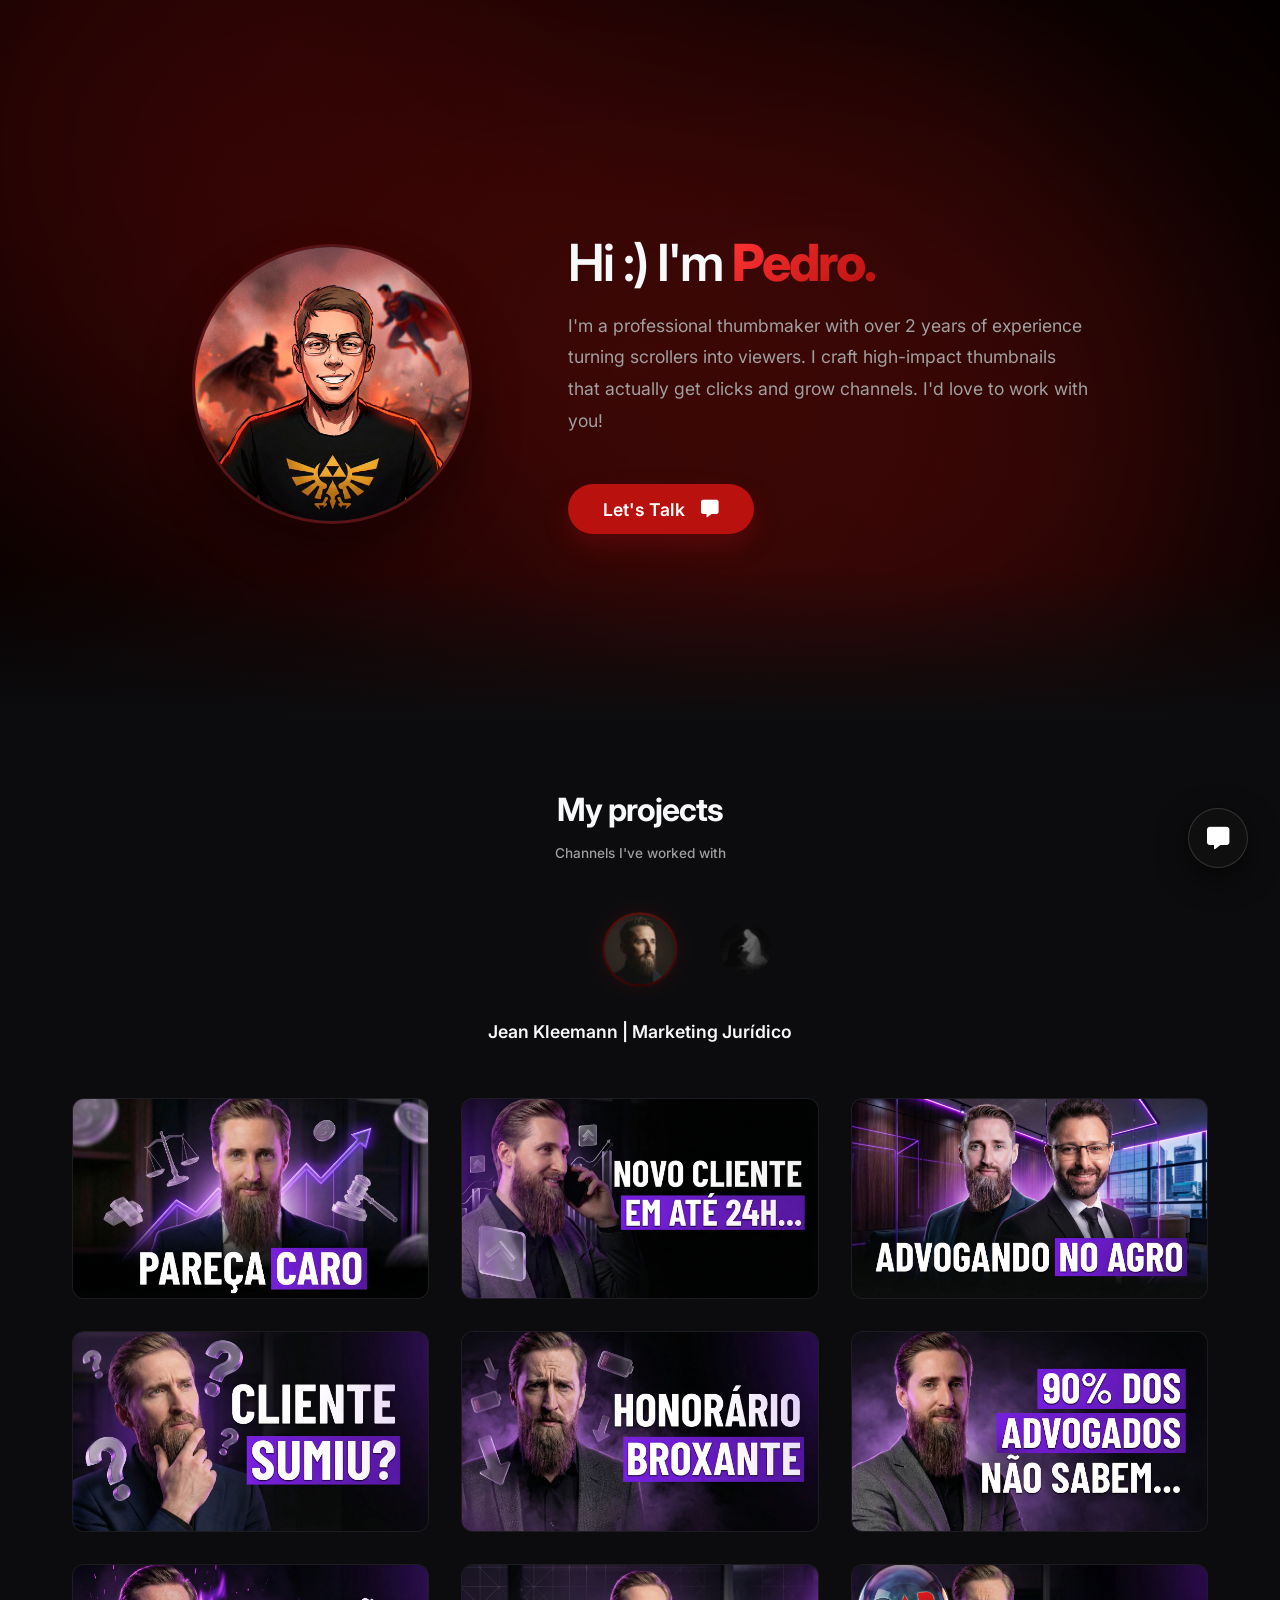
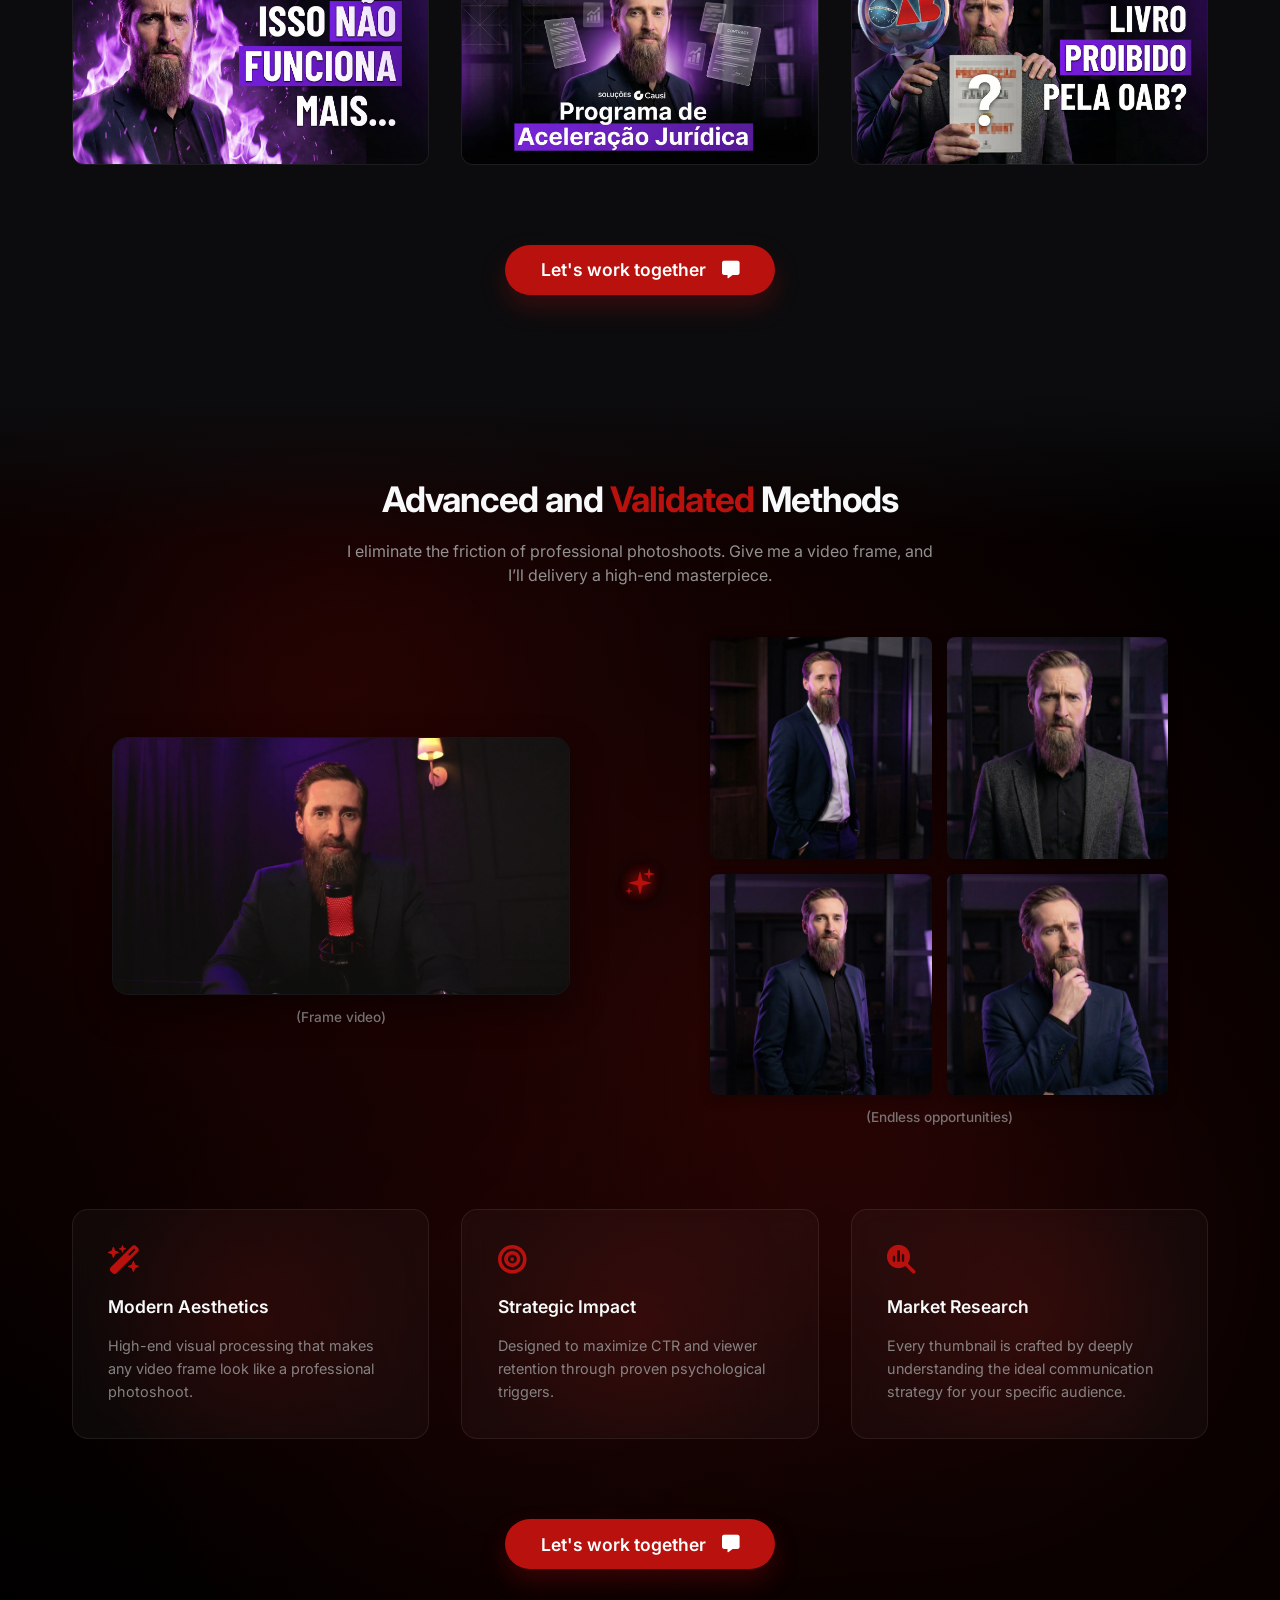
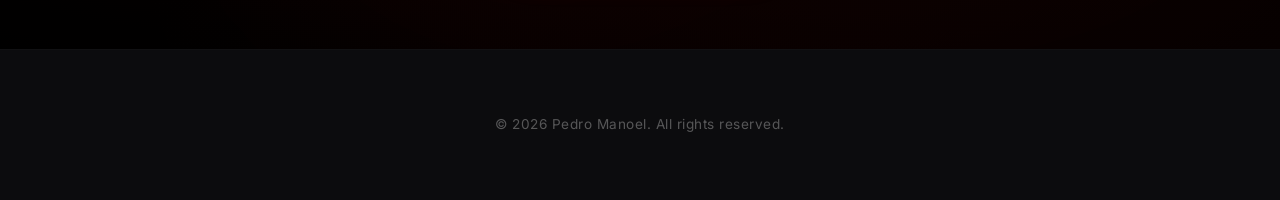
==== index.html @ c9d602b3 "ajuste responsividade" ====
<!DOCTYPE html>
<html lang="pt-br">

<head>
    <meta charset="UTF-8">
    <meta name="viewport" content="width=device-width, initial-scale=1.0">
    <title>Thumbnail Portfolio | Pedro</title>
    <link rel="icon" type="image/png" href="images/favicon pedro.png">
    <link rel="stylesheet" href="style.css">
    <link rel="preconnect" href="https://fonts.googleapis.com">
    <link rel="preconnect" href="https://fonts.gstatic.com" crossorigin>
    <link href="https://fonts.googleapis.com/css2?family=Inter:wght@300;400;500;600;700&display=swap" rel="stylesheet">
    <!-- Font Awesome 6 -->
    <link rel="stylesheet" href="https://cdnjs.cloudflare.com/ajax/libs/font-awesome/6.5.1/css/all.min.css">
</head>

<body>
    <main>
        <!-- Hero Section -->
        <section class="hero" id="home">
            <div class="aurora-bg">
                <div class="aurora-gradients"></div>
                <div class="aurora-blobs">
                    <div class="blob blob-1"></div>
                    <div class="blob blob-2"></div>
                    <div class="blob blob-3"></div>
                    <div class="blob blob-4"></div>
                </div>
                <div class="aurora-stars" id="auroraStars"></div>
            </div>
            <div class="container hero-container">
                <div class="hero-image">
                    <div class="profile-frame">
                        <img src="images/profile draw.jpg" alt="Pedro">
                    </div>
                </div>
                <div class="hero-content">
                    <h1>Hi :) I'm <span class="accent">Pedro.</span></h1>
                    <p>I'm a professional thumbmaker with over 2 years of experience turning scrollers into viewers. I
                        craft high-impact thumbnails that actually get clicks and grow channels. I'd love to work with
                        you!</p>

                    <!-- Speed Dial Contact -->
                    <div class="speed-dial-container">
                        <button class="main-dial-btn" id="mainDial">
                            <span>Let's Talk</span>
                            <i class="fa-solid fa-message btn-icon"></i>
                        </button>
                        <div class="dial-options">
                            <button class="dial-btn" id="copyEmail" title="Copy Email">
                                <i class="fa-solid fa-envelope"></i>
                                <span class="tooltip" id="emailTooltip">Copied!</span>
                            </button>
                            <a href="https://x.com/pedro4thumbs" target="_blank" class="dial-btn" title="X / Twitter">
                                <i class="fa-brands fa-x-twitter"></i>
                            </a>
                            <button class="dial-btn" id="copyDiscord" title="Copy Discord ID">
                                <i class="fa-brands fa-discord"></i>
                                <span class="tooltip" id="discordTooltip">Copied!</span>
                            </button>
                        </div>
                    </div>
                </div>
            </div>
        </section>

        <!-- Projects Section -->
        <section class="projects" id="projects">
            <div class="container">
                <h2>My projects</h2>
                <p class="projects-subtitle">Channels I've worked with</p>

                <!-- Project Tabs Navigation -->
                <div class="projects-tabs-center-wrapper">
                    <div class="projects-tabs" id="projectsTabs">
                        <button class="tab-btn active" data-target="jean"
                            data-name="Jean Kleemann | Marketing Jurídico">
                            <img src="images/logo-jean.jpg" alt="Jean Kleemann Logo">
                        </button>
                        <button class="tab-btn" data-target="jesus" data-name="follow Jesus">
                            <img src="images/logo-jesus.webp" alt="Jesus Logo">
                        </button>
                    </div>
                </div>
                <div class="active-channel-name" id="activeChannelName">Jean Kleemann | Marketing Jurídico</div>

                <!-- Portfolio Grids -->
                <div id="jean" class="portfolio-grid active-grid">
                    <div class="project-item">
                        <img src="images/pareca-caro.webp" alt="Pareça Caro">
                    </div>
                    <div class="project-item">
                        <img src="images/novo-cliente-24h.webp" alt="Novo Cliente 24h">
                    </div>
                    <div class="project-item">
                        <img src="images/advogando-agro.webp" alt="Advogando no Agro">
                    </div>
                    <div class="project-item">
                        <img src="images/cliente-sumiu.webp" alt="Cliente Sumiu">
                    </div>
                    <div class="project-item">
                        <img src="images/honorário-broxante.webp" alt="Honorário Broxante">
                    </div>
                    <div class="project-item">
                        <img src="images/90-dos-advogados.webp" alt="90 dos advogados">
                    </div>
                    <div class="project-item">
                        <img src="images/isso-não-funciona-mais.webp" alt="Isso não funciona mais">
                    </div>
                    <div class="project-item">
                        <img src="images/programa-aceleração-jurídica.webp" alt="Programa Aceleração Jurídica">
                    </div>
                    <div class="project-item">
                        <img src="images/livro-proibido.webp" alt="Livro Proibido">
                    </div>
                </div>

                <div id="jesus" class="portfolio-grid hidden-grid">
                    <div class="project-item">
                        <img src="images/jesus-thumb1.webp" alt="Projeto Jesus 1">
                    </div>
                    <div class="project-item">
                        <img src="images/jesus-thumb2.webp" alt="Projeto Jesus 2">
                    </div>
                </div>

                <!-- Portfolio CTA -->
                <div class="section-cta">
                    <div class="speed-dial-container">
                        <button class="main-dial-btn" id="portfolioDial">
                            <span>Let's work together</span>
                            <i class="fa-solid fa-message btn-icon"></i>
                        </button>
                        <div class="dial-options">
                            <button class="dial-btn" id="portfolioCopyEmail" title="Copy Email">
                                <i class="fa-solid fa-envelope"></i>
                                <span class="tooltip" id="portfolioEmailTooltip">Copied!</span>
                            </button>
                            <a href="https://x.com/pedro4thumbs" target="_blank" class="dial-btn" title="X / Twitter">
                                <i class="fa-brands fa-x-twitter"></i>
                            </a>
                            <button class="dial-btn" id="portfolioCopyDiscord" title="Copy Discord ID">
                                <i class="fa-brands fa-discord"></i>
                                <span class="tooltip" id="portfolioDiscordTooltip">Copied!</span>
                            </button>
                        </div>
                    </div>
                </div>
            </div>
        </section>

        <!-- Methods Section -->
        <section id="methods" class="methods">
            <div class="aurora-bg">
                <div class="aurora-gradients"></div>
                <div class="aurora-blobs">
                    <div class="blob-small b-small-1"></div>
                    <div class="blob-small b-small-2"></div>
                    <div class="blob-small b-small-3"></div>
                    <div class="blob-small b-small-4"></div>
                </div>
            </div>
            <div class="container">
                <div class="methods-header">
                    <h2>Advanced and <span class="accent-red">Validated</span> Methods</h2>
                    <p class="methods-subtitle">I eliminate the friction of professional photoshoots. Give me a video
                        frame, and I’ll delivery a high-end masterpiece.</p>
                </div>

                <div class="methods-layout">
                    <!-- Left: Source -->
                    <div class="methods-block methods-left">
                        <div class="image-wrapper source-wrapper">
                            <img src="images/frame-video.webp" alt="Frame video">
                        </div>
                        <span class="caption">(Frame video)</span>
                    </div>

                    <!-- Center: Connector -->
                    <div class="methods-connector">
                        <div class="ai-icon">
                            <svg class="sparkle-svg" viewBox="0 0 24 24" fill="currentColor">
                                <path d="M12 0L14.5 9.5L24 12L14.5 14.5L12 24L9.5 14.5L0 12L9.5 9.5L12 0Z" />
                            </svg>
                            <svg class="sparkle-svg small" viewBox="0 0 24 24" fill="currentColor">
                                <path d="M12 0L14.5 9.5L24 12L14.5 14.5L12 24L9.5 14.5L0 12L9.5 9.5L12 0Z" />
                            </svg>
                            <svg class="sparkle-svg smaller" viewBox="0 0 24 24" fill="currentColor">
                                <path d="M12 0L14.5 9.5L24 12L14.5 14.5L12 24L9.5 14.5L0 12L9.5 9.5L12 0Z" />
                            </svg>
                        </div>
                    </div>

                    <!-- Right: Results -->
                    <div class="methods-block methods-right">
                        <div class="results-grid">
                            <img src="images/pro-photo1.webp" alt="Result 1">
                            <img src="images/pro-photo2.webp" alt="Result 2">
                            <img src="images/pro-photo3.webp" alt="Result 3">
                            <img src="images/pro-photo4.webp" alt="Result 4">
                        </div>
                        <span class="caption">(Endless opportunities)</span>
                    </div>
                </div>

                <div class="methods-features">
                    <div class="feature-box">
                        <div class="box-glow"></div>
                        <i class="fa-solid fa-wand-magic-sparkles feature-icon"></i>
                        <h3>Modern Aesthetics</h3>
                        <p>High-end visual processing that makes any video frame look like a professional photoshoot.
                        </p>
                    </div>
                    <div class="feature-box">
                        <div class="box-glow"></div>
                        <i class="fa-solid fa-bullseye feature-icon"></i>
                        <h3>Strategic Impact</h3>
                        <p>Designed to maximize CTR and viewer retention through proven psychological triggers.</p>
                    </div>
                    <div class="feature-box">
                        <div class="box-glow"></div>
                        <i class="fa-solid fa-magnifying-glass-chart feature-icon"></i>
                        <h3>Market Research</h3>
                        <p>Every thumbnail is crafted by deeply understanding the ideal communication strategy for your
                            specific audience.</p>
                    </div>
                </div>

                <!-- Methods CTA -->
                <div class="section-cta">
                    <div class="speed-dial-container">
                        <button class="main-dial-btn" id="methodsDial">
                            <span>Let's work together</span>
                            <i class="fa-solid fa-message btn-icon"></i>
                        </button>
                        <div class="dial-options">
                            <button class="dial-btn" id="methodsCopyEmail" title="Copy Email">
                                <i class="fa-solid fa-envelope"></i>
                                <span class="tooltip" id="methodsEmailTooltip">Copied!</span>
                            </button>
                            <a href="https://x.com/pedro4thumbs" target="_blank" class="dial-btn" title="X / Twitter">
                                <i class="fa-brands fa-x-twitter"></i>
                            </a>
                            <button class="dial-btn" id="methodsCopyDiscord" title="Copy Discord ID">
                                <i class="fa-brands fa-discord"></i>
                                <span class="tooltip" id="methodsDiscordTooltip">Copied!</span>
                            </button>
                        </div>
                    </div>
                </div>
            </div>
        </section>
    </main>
    <footer class="footer">
        <p>&copy; 2026 Pedro Manoel. All rights reserved.</p>
    </footer>

    <!-- Floating Action Menu (FAM) - Root Level -->
    <div class="fam-container" id="famContainer">
        <div class="fam-options">
            <button class="fam-btn" id="famCopyEmail" title="Copy Email">
                <i class="fa-solid fa-envelope"></i>
                <span class="tooltip" id="famEmailTooltip">Copied!</span>
            </button>
            <a href="https://x.com/pedro4thumbs" target="_blank" class="fam-btn" title="X / Twitter">
                <i class="fa-brands fa-x-twitter"></i>
            </a>
            <button class="fam-btn" id="famCopyDiscord" title="Copy Discord ID">
                <i class="fa-brands fa-discord"></i>
                <span class="tooltip" id="famDiscordTooltip">Copied!</span>
            </button>
        </div>
        <button class="fam-main-btn" id="famMainBtn" title="Contact">
            <i class="fa-solid fa-message"></i>
        </button>
    </div>

    <script>
        // --- 1. Utility: Copy to Clipboard ---
        function setupClipboardCopy(btnId, tooltipId, textToCopy) {
            const btn = document.getElementById(btnId);
            const tooltip = document.getElementById(tooltipId);
            if (!btn || !tooltip) return;

            btn.addEventListener('click', (e) => {
                e.stopPropagation();
                navigator.clipboard.writeText(textToCopy).then(() => {
                    btn.classList.add('active-copy');
                    tooltip.classList.add('show');
                    setTimeout(() => {
                        btn.classList.remove('active-copy');
                        tooltip.classList.remove('show');
                    }, 2000);
                });
            });
        }

        // Initialize all copy buttons
        setupClipboardCopy('copyEmail', 'emailTooltip', 'pedromanoelmcr@gmail.com');
        setupClipboardCopy('copyDiscord', 'discordTooltip', 'pedro.7911');
        setupClipboardCopy('portfolioCopyEmail', 'portfolioEmailTooltip', 'pedromanoelmcr@gmail.com');
        setupClipboardCopy('portfolioCopyDiscord', 'portfolioDiscordTooltip', 'pedro.7911');
        setupClipboardCopy('methodsCopyEmail', 'methodsEmailTooltip', 'pedromanoelmcr@gmail.com');
        setupClipboardCopy('methodsCopyDiscord', 'methodsCopyDiscordTooltip', 'pedro.7911');
        setupClipboardCopy('famCopyEmail', 'famEmailTooltip', 'pedromanoelmcr@gmail.com');
        setupClipboardCopy('famCopyDiscord', 'famDiscordTooltip', 'pedro.7911');

        // --- 2. Aurora Stars ---
        function initAuroraStars() {
            const container = document.getElementById('auroraStars');
            if (!container) return;
            container.innerHTML = '';
            for (let i = 0; i < 80; i++) {
                const star = document.createElement('div');
                star.className = 'star';
                star.style.left = `${Math.random() * 100}%`;
                star.style.top = `${Math.random() * 100}%`;
                star.style.setProperty('--delay', `${Math.random() * 10}s`);
                star.style.setProperty('--duration', `${2 + Math.random() * 5}s`);
                star.style.setProperty('--max-opacity', 0.2 + Math.random() * 0.6);
                container.appendChild(star);
            }
        }
        initAuroraStars();

        // --- 3. Project Tabs (Selector) Logic ---
        const projectTabs = document.getElementById('projectsTabs');
        const activeChannelName = document.getElementById('activeChannelName');
        const grids = document.querySelectorAll('.portfolio-grid');

        function centerActiveTab(instant = false) {
            const activeBtn = document.querySelector('.tab-btn.active');
            if (!activeBtn || !projectTabs) return;

            if (instant) projectTabs.style.transition = 'none';
            const containerHalf = projectTabs.parentElement.offsetWidth / 2;
            const btnCenter = activeBtn.offsetLeft + activeBtn.offsetWidth / 2;
            const tx = containerHalf - btnCenter;
            projectTabs.style.transform = `translateX(${tx}px)`;

            if (instant) {
                projectTabs.offsetHeight; // Force reflow
                projectTabs.style.transition = 'transform 0.6s cubic-bezier(0.4, 0, 0.2, 1)';
            }
        }

        // Click Handler (Event Delegation for all tab buttons)
        document.addEventListener('click', (e) => {
            const btn = e.target.closest('.tab-btn');
            if (!btn || btn.classList.contains('active')) return;

            const targetId = btn.getAttribute('data-target');
            const newName = btn.getAttribute('data-name');

            // UI Transitions
            if (activeChannelName) activeChannelName.classList.add('fade-out');
            document.querySelectorAll('.tab-btn').forEach(b => b.classList.remove('active'));
            btn.classList.add('active');

            centerActiveTab();

            setTimeout(() => {
                if (activeChannelName) {
                    activeChannelName.textContent = newName;
                    activeChannelName.classList.remove('fade-out');
                }
            }, 300);

            // Grid Transitions
            grids.forEach(grid => {
                grid.classList.add('hidden-grid');
                grid.classList.remove('active-grid');
            });
            const activeGrid = document.getElementById(targetId);
            if (activeGrid) {
                activeGrid.classList.remove('hidden-grid');
                activeGrid.classList.add('active-grid');
            }
        });

        // --- 4. Speed Dials & FAM ---
        document.querySelectorAll('.speed-dial-container').forEach(container => {
            const mainBtn = container.querySelector('.main-dial-btn');
            if (!mainBtn) return;
            mainBtn.addEventListener('click', (e) => {
                e.stopPropagation();
                document.querySelectorAll('.speed-dial-container').forEach(other => {
                    if (other !== container) other.classList.remove('active');
                });
                container.classList.toggle('active');

                const icon = mainBtn.querySelector('i');
                if (icon) {
                    icon.className = container.classList.contains('active') ?
                        'fa-solid fa-minus btn-icon' : 'fa-solid fa-message btn-icon';
                }
            });
        });

        const famMainBtn = document.getElementById('famMainBtn');
        const famContainer = document.getElementById('famContainer');
        if (famMainBtn) {
            famMainBtn.addEventListener('click', (e) => {
                e.stopPropagation();
                if (famContainer) famContainer.classList.toggle('active');
            });
        }

        // Global Close
        document.addEventListener('click', (e) => {
            document.querySelectorAll('.speed-dial-container').forEach(container => {
                if (!container.contains(e.target)) {
                    container.classList.remove('active');
                    const icon = container.querySelector('.main-dial-btn i');
                    if (icon) icon.className = 'fa-solid fa-message btn-icon';
                }
            });
            if (famContainer && !famContainer.contains(e.target)) {
                famContainer.classList.remove('active');
            }
        });

        // --- 5. Gallery Modal Logic ---
        let currentImages = [];
        let currentIndex = 0;

        document.body.addEventListener('click', (e) => {
            const modal = document.getElementById('gallery-modal');
            const modalImg = document.getElementById('g-modal-img');

            // Image Zoom Click
            if (e.target.tagName === 'IMG' && e.target.closest('.portfolio-grid, .methods-block')) {
                const container = e.target.closest('.portfolio-grid, .results-grid, .image-wrapper');
                if (!container || !modal || !modalImg) return;

                const imgs = Array.from(container.querySelectorAll('img'));
                currentImages = imgs.map(img => img.src);
                currentIndex = currentImages.indexOf(e.target.src);

                modalImg.src = currentImages[currentIndex];
                modal.style.display = 'flex';
                modal.classList.add('g-modal-visible'); // Trigger CSS transitions if any

                const isStandalone = currentImages.length <= 1;
                modal.querySelectorAll('.g-nav-btn').forEach(btn => btn.style.display = isStandalone ? 'none' : 'flex');
            }

            // Navigation & Close
            if (e.target.matches('.g-next')) changeImage(1);
            if (e.target.matches('.g-prev')) changeImage(-1);
            if (e.target.matches('.g-close-modal') || (modal && e.target === modal)) {
                if (modal) {
                    modal.style.display = 'none';
                    modal.classList.remove('g-modal-visible');
                }
            }
        });

        function changeImage(step) {
            const modalImg = document.getElementById('g-modal-img');
            if (!modalImg || currentImages.length <= 1) return;
            currentIndex = (currentIndex + step + currentImages.length) % currentImages.length;
            modalImg.src = currentImages[currentIndex];
        }

        // --- Swipe Gestures for Modal ---
        let touchStartX = 0;
        let touchEndX = 0;

        const modal = document.getElementById('gallery-modal');
        if (modal) {
            modal.addEventListener('touchstart', e => {
                touchStartX = e.changedTouches[0].screenX;
            }, { passive: true });

            modal.addEventListener('touchend', e => {
                touchEndX = e.changedTouches[0].screenX;
                handleSwipe();
            }, { passive: true });
        }

        function handleSwipe() {
            const swipeThreshold = 50;
            if (touchEndX < touchStartX - swipeThreshold) {
                // Swiped Left -> Next Image
                changeImage(1);
            }
            if (touchEndX > touchStartX + swipeThreshold) {
                // Swiped Right -> Previous Image
                changeImage(-1);
            }
        }

        document.addEventListener('keydown', (e) => {
            const modal = document.getElementById('gallery-modal');
            if (modal && (modal.style.display === 'flex' || modal.classList.contains('g-modal-visible'))) {
                if (e.key === 'Escape') {
                    modal.style.display = 'none';
                    modal.classList.remove('g-modal-visible');
                }
                if (currentImages.length > 1) {
                    if (e.key === 'ArrowRight') changeImage(1);
                    if (e.key === 'ArrowLeft') changeImage(-1);
                }
            }
        });

        // --- 6. Final Initialization ---
        window.addEventListener('load', () => {
            centerActiveTab(true);
            // Backup center for dynamic fonts/images
            setTimeout(() => centerActiveTab(true), 200);
        });
        window.addEventListener('resize', () => centerActiveTab(false));
    </script>

    <!-- New Gallery Slider Structure -->
    <div id="gallery-modal" class="g-modal-hidden">
        <span class="g-close-modal">&times;</span>
        <button class="g-nav-btn g-prev">&lt;</button>
        <div class="g-modal-content">
            <img id="g-modal-img" src="" alt="Thumbnail Ampliada">
        </div>
        <button class="g-nav-btn g-next">&gt;</button>
    </div>
</body>

</html>
---- style.css ----
:root {
    /* Color Palette */
    --bg-color: #0c0c0e;
    --card-bg: #16161a;
    --primary-red: #b9110e;
    --hover-red: #a31411;
    --gradient-red: #871715;
    --dark-red: #4a0605;

    /* Text Colors */
    --text-primary: #f8f9fa;
    --text-secondary: #a0a0a0;

    /* Typography - Inter Font */
    --font-main: 'Inter', sans-serif;

    /* Typography Variables - Global Defaults */
    --fs-h1: 3.2rem;
    --fs-h2: 2rem;
    --fs-h3: 0.9rem;
    --fs-body: 1.1rem;

    /* Font Weights */
    --fw-bold: 700;
    --fw-semibold: 600;
    --fw-medium: 500;
    --fw-regular: 400;
    --fw-light: 300;

    /* Animation - Framer Motion Spring Style */
    --transition-smooth: all 0.4s cubic-bezier(0.175, 0.885, 0.32, 1.275);
}

* {
    margin: 0;
    padding: 0;
    box-sizing: border-box;
    -webkit-tap-highlight-color: transparent;
}

body {
    background-color: var(--bg-color);
    color: var(--text-primary);
    font-family: var(--font-main);
    line-height: 1.6;
    overflow-x: hidden;
}

.container {
    max-width: 1200px;
    margin: 0 auto;
    padding: 0 2rem;
}

/* Copy Feedback Utility */
.active-copy {
    background-color: var(--primary-red) !important;
    color: white !important;
    border-color: var(--primary-red) !important;
}

.portfolio-grid img {
    cursor: zoom-in !important;
    transition: transform 0.3s ease !important;
    position: relative;
    z-index: 10;
}

.active-copy i {
    color: white !important;
}

/* ==========================================================================
   Hero Section (Isolated Styles)
   ========================================================================== */
.hero {
    min-height: 80vh;
    display: flex;
    align-items: center;
    justify-content: center;
    padding: 5rem 0 2rem 0;
    position: relative;
    background-color: var(--bg-color);
    overflow: hidden;
    z-index: 1;
}

.hero::after {
    content: '';
    position: absolute;
    bottom: 0;
    left: 0;
    width: 100%;
    height: 150px;
    background: linear-gradient(to top, var(--bg-color) 0%, transparent 100%);
    z-index: 2;
    pointer-events: none;
}

/* Aurora Background Layers */
.aurora-bg {
    position: absolute;
    inset: 0;
    z-index: -1;
    overflow: hidden;
    background: #000;
}

.aurora-gradients {
    position: absolute;
    inset: 0;
    opacity: 0.5;
    background-image:
        radial-gradient(circle at 20% 30%, rgba(185, 17, 14, 0.2) 0%, transparent 70%),
        radial-gradient(circle at 80% 70%, rgba(185, 17, 14, 0.15) 0%, transparent 70%),
        radial-gradient(circle at 50% 50%, rgba(74, 6, 5, 0.4) 0%, transparent 80%);
    animation: aurora-pulse 12s infinite alternate ease-in-out;
}

.aurora-blobs {
    position: absolute;
    inset: 0;
    filter: blur(120px);
    opacity: 0.45;
    mix-blend-mode: screen;
}

.blob {
    position: absolute;
    border-radius: 50%;
}

.blob-1 {
    width: 700px;
    height: 700px;
    top: -200px;
    left: -100px;
    background: rgba(185, 17, 14, 0.4);
    animation: blob-drift-1 35s infinite alternate ease-in-out;
}

.blob-2 {
    width: 800px;
    /* Increased size */
    height: 800px;
    bottom: -100px;
    right: 5%;
    /* Moved more to the center-right */
    background: rgba(135, 23, 21, 0.35);
    animation: blob-drift-2 35s infinite alternate-reverse ease-in-out;
}

.blob-3 {
    width: 700px;
    height: 700px;
    top: 10%;
    right: 5%;
    /* Moved in from the edge */
    background: rgba(185, 17, 14, 0.3);
    animation: blob-drift-3 40s infinite linear;
}

.blob-4 {
    width: 900px;
    height: 900px;
    bottom: -150px;
    left: 10%;
    background: rgba(74, 6, 5, 0.4);
    animation: blob-drift-4 50s infinite alternate ease-in-out;
}

.aurora-stars {
    position: absolute;
    inset: 0;
    pointer-events: none;
    z-index: 1;
}

.star {
    position: absolute;
    width: 2px;
    height: 2px;
    background: #fff;
    border-radius: 50%;
    opacity: 0;
    animation: star-twinkle var(--duration, 3.5s) infinite var(--delay, 0s);
}

@keyframes aurora-pulse {
    0% {
        transform: scale(1) translate(0, 0);
        opacity: 0.4;
    }

    100% {
        transform: scale(1.15) translate(20px, 10px);
        opacity: 0.6;
    }
}

@keyframes blob-drift-1 {
    0% {
        transform: translate(0, 0) rotate(0deg) scale(1);
    }

    100% {
        transform: translate(150px, 100px) rotate(90deg) scale(1.2);
    }
}

@keyframes blob-drift-2 {
    0% {
        transform: translate(0, 0) scale(1);
    }

    100% {
        transform: translate(-100px, -150px) scale(1.3);
    }
}

@keyframes blob-drift-3 {
    0% {
        transform: translate(0, 0) rotate(0deg);
    }

    100% {
        transform: translate(-200px, 200px) rotate(360deg);
    }
}

@keyframes blob-drift-4 {
    0% {
        transform: translate(0, 0) scale(1);
    }

    100% {
        transform: translate(200px, -50px) scale(1.1);
    }
}

@keyframes star-twinkle {

    0%,
    100% {
        opacity: 0;
        transform: scale(0.6);
    }

    50% {
        opacity: var(--max-opacity, 0.8);
        transform: scale(1.1);
    }
}

.hero .hero-container {
    display: flex;
    align-items: center;
    gap: 6rem;
    max-width: 1000px;
    position: relative;
    z-index: 2;
}

.hero .hero-image {
    flex: 0 0 auto;
}

.hero .profile-frame {
    width: 280px;
    height: 280px;
    border-radius: 50%;
    overflow: hidden;
    border: 3px solid rgba(185, 17, 14, 0.4);
    box-shadow: 0 25px 50px rgba(0, 0, 0, 0.4), 0 0 20px rgba(185, 17, 14, 0.1);
    transition: var(--transition-smooth);
    background-color: var(--card-bg);
}

.hero .profile-frame:hover {
    border-color: var(--primary-red);
    transform: scale(1.03) translateY(-5px);
}

.hero .profile-frame img {
    width: 100%;
    height: 100%;
    object-fit: cover;
}

.hero-content {
    flex: 1;
    max-width: 520px;
}

.hero h1 {
    font-size: var(--fs-h1);
    font-weight: var(--fw-semibold);
    margin-bottom: 1.2rem;
    line-height: 1.1;
    letter-spacing: -2px;
}

.hero .accent {
    font-weight: 800;
    /* More vibrant red at the start for contrast, darker red/maroon at the end for "charm" */
    background: linear-gradient(135deg, #ff3333 0%, var(--primary-red) 100%);
    -webkit-background-clip: text;
    background-clip: text;
    -webkit-text-fill-color: transparent;
    display: inline-block;
}

.hero p {
    color: var(--text-secondary);
    font-size: var(--fs-body);
    font-weight: var(--fw-regular);
    margin-bottom: 3rem;
    line-height: 1.8;
}

/* Speed Dial Button System */
.speed-dial-container {
    position: relative;
    display: inline-flex;
    align-items: center;
}

.main-dial-btn {
    background-color: var(--primary-red);
    color: white;
    border: none;
    padding: 0.9rem 2.2rem;
    border-radius: 50px;
    font-family: var(--font-main);
    font-weight: var(--fw-semibold);
    font-size: 1.1rem;
    cursor: pointer;
    display: flex;
    align-items: center;
    gap: 1rem;
    transition: var(--transition-smooth);
    z-index: 10;
    box-shadow: 0 12px 24px rgba(185, 17, 14, 0.25);
    white-space: nowrap;
    overflow: hidden;
}

.main-dial-btn:hover {
    background-color: var(--hover-red);
    box-shadow: 0 18px 30px rgba(185, 17, 14, 0.35);
    transform: translateY(-2px);
}

.dial-options {
    position: absolute;
    left: 100%;
    display: flex;
    gap: 1.2rem;
    margin-left: 1.5rem;
    transition: var(--transition-smooth);
}

.speed-dial-container .dial-options {
    opacity: 0;
    visibility: hidden;
    transform: translateX(-20px);
}

.speed-dial-container.active .dial-options {
    opacity: 1;
    visibility: visible;
    transform: translateX(0);
}

.dial-btn {
    width: 48px;
    height: 48px;
    border-radius: 50%;
    background-color: var(--card-bg);
    color: var(--text-secondary);
    border: 1px solid rgba(255, 255, 255, 0.1);
    display: flex;
    align-items: center;
    justify-content: center;
    cursor: pointer;
    transition: var(--transition-smooth);
    position: relative;
    text-decoration: none;
    padding: 0;
}

.dial-btn:hover {
    background-color: var(--primary-red);
    color: white;
    border-color: var(--primary-red);
    transform: translateY(-5px);
}

.tooltip {
    position: absolute;
    bottom: 125%;
    left: 50%;
    transform: translateX(-50%);
    background-color: var(--primary-red);
    color: white;
    padding: 5px 12px;
    border-radius: 6px;
    font-size: 0.85rem;
    font-weight: var(--fw-medium);
    opacity: 0;
    pointer-events: none;
    transition: var(--transition-smooth);
    white-space: nowrap;
    box-shadow: 0 5px 15px rgba(0, 0, 0, 0.3);
}

.tooltip.show {
    opacity: 1;
    bottom: 140%;
}

/* ==========================================================================
   Projects Section (Restored Styles with Tabs)
   ========================================================================== */
.projects {
    padding: 4rem 0 6rem 0;
    text-align: center;
    background-color: var(--bg-color);
}

.section-cta {
    display: flex;
    justify-content: center;
    margin-top: 5rem;
    width: 100%;
}

/* Adjust Speed Dial for Static Sections (Centered Expansion) */
.section-cta .speed-dial-container {
    position: relative;
    display: flex;
    align-items: center;
    justify-content: center;
    width: auto;
    margin: 0 auto;
    transition: var(--transition-smooth);
}

.section-cta .dial-options {
    position: static;
    opacity: 0;
    visibility: hidden;
    width: 0;
    margin-left: 0;
    transform: translateX(10px);
    transition: all 0.4s cubic-bezier(0.4, 0, 0.2, 1);
    display: flex;
    gap: 1.2rem;
    overflow: hidden;
}

.section-cta .speed-dial-container.active .dial-options {
    opacity: 1;
    visibility: visible;
    width: 200px;
    /* Space for 3 icons + gaps */
    margin-left: 1.8rem;
    transform: translateX(0);
}

.section-cta .main-dial-btn {
    transition: var(--transition-smooth);
}

.projects h2 {
    font-size: var(--fs-h2);
    font-weight: var(--fw-bold);
    margin-bottom: 0.5rem;
    letter-spacing: -1px;
    color: var(--text-primary);
}

.projects-subtitle {
    font-size: 0.85rem;
    color: rgba(255, 255, 255, 0.6);
    margin-bottom: 2rem;
    font-weight: var(--fw-medium);
}

.projects-tabs-center-wrapper {
    position: relative;
    width: 100%;
    overflow: hidden;
    padding: 20px 0;
    margin-bottom: 0.5rem;
}

.projects-tabs {
    display: flex;
    justify-content: flex-start;
    /* Origin for reliable JS transform */
    gap: 2.5rem;
    transition: transform 0.6s cubic-bezier(0.4, 0, 0.2, 1);
    width: max-content;
    margin: 0;
    padding: 0 50%;
    /* Allow first/last items to reach center */
}

.tab-btn {
    width: 65px;
    height: 65px;
    padding: 0;
    background: transparent;
    border: none;
    border-radius: 50%;
    cursor: pointer;
    transition: all 0.5s cubic-bezier(0.4, 0, 0.2, 1);
    flex-shrink: 0;
    display: flex;
    align-items: center;
    justify-content: center;
    opacity: 0.4;
    filter: grayscale(1);
    transform: scale(0.85);
    position: relative;
    overflow: hidden;
}

.tab-btn::before {
    content: '';
    position: absolute;
    inset: -50%;
    background: conic-gradient(from 0deg, var(--gradient-red), var(--dark-red), var(--gradient-red));
    animation: rotate-border 4s linear infinite;
    z-index: 0;
    opacity: 0;
    transition: opacity 0.3s;
    filter: brightness(0.7);
}

.tab-btn img {
    width: calc(100% - 4px);
    height: calc(100% - 4px);
    border-radius: 50%;
    object-fit: cover;
    z-index: 1;
    background: var(--bg-color);
    /* Prevents edge flickering */
}

.tab-btn.active {
    opacity: 1;
    filter: grayscale(0);
    transform: scale(1.15);
    box-shadow: 0 0 15px rgba(135, 23, 21, 0.2);
}

.tab-btn.active::before {
    opacity: 1;
}

@keyframes rotate-border {
    0% {
        transform: rotate(0deg);
    }

    100% {
        transform: rotate(360deg);
    }
}

.active-channel-name {
    font-size: 1.1rem;
    font-weight: 600;
    color: var(--text-primary);
    margin-top: 1rem;
    margin-bottom: 3.5rem;
    transition: opacity 0.3s ease;
    opacity: 1;
    height: 1.5rem;
}

.active-channel-name.fade-out {
    opacity: 0;
}

@keyframes pulse-glow {
    0% {
        box-shadow: 0 0 0 0 rgba(185, 17, 14, 0.4);
    }

    70% {
        box-shadow: 0 0 0 10px rgba(185, 17, 14, 0);
    }

    100% {
        box-shadow: 0 0 0 0 rgba(185, 17, 14, 0);
    }
}

/* Portfolio Grids */
.portfolio-grid {
    display: grid;
    grid-template-columns: repeat(3, 1fr);
    gap: 2rem;
}

.hidden-grid {
    display: none;
}

.project-item {
    border-radius: 12px;
    overflow: hidden;
    aspect-ratio: 16 / 9;
    background-color: var(--card-bg);
    transition: var(--transition-smooth);
    border: 1px solid rgba(255, 255, 255, 0.03);
    cursor: zoom-in;
}

.project-item img {
    width: 100%;
    height: 100%;
    object-fit: cover;
    transition: transform 0.3s;
    cursor: zoom-in;
}

.project-item:hover {
    transform: scale(1.02);
    border-color: rgba(185, 17, 14, 0.3);
    box-shadow: 0 20px 40px rgba(0, 0, 0, 0.4);
}

/* ==========================================================================
   Gallery Slider (Lightbox) - Robust Rebuild
   ========================================================================== */
#gallery-modal {
    position: fixed;
    inset: 0;
    z-index: 1000000;
    display: none;
    align-items: center;
    justify-content: center;
    background: rgba(0, 0, 0, 0.9);
    backdrop-filter: blur(10px);
    -webkit-backdrop-filter: blur(10px);
    transition: opacity 0.3s ease-out;
}

#gallery-modal.g-modal-visible {
    opacity: 1;
    pointer-events: auto;
}

.g-modal-content {
    max-width: 85%;
    max-height: 85vh;
    display: flex;
    align-items: center;
    justify-content: center;
}

#g-modal-img {
    max-width: 100%;
    max-height: 100%;
    object-fit: contain;
    border-radius: 8px;
    box-shadow: 0 0 30px rgba(185, 17, 14, 0.2);
    transform: scale(0.9);
    transition: transform 0.3s cubic-bezier(0.175, 0.885, 0.32, 1.275);
}

.g-modal-visible #g-modal-img {
    transform: scale(1);
}

.g-nav-btn {
    position: absolute;
    top: 50%;
    transform: translateY(-50%);
    font-size: 3rem;
    color: white;
    background: none;
    border: none;
    cursor: pointer;
    padding: 20px;
    z-index: 1000001;
    transition: var(--transition-smooth);
}

.g-nav-btn:hover {
    color: var(--primary-red);
    transform: translateY(-50%) scale(1.1);
}

.g-prev {
    left: 20px;
}

.g-next {
    right: 20px;
}

.g-close-modal {
    position: absolute;
    top: 20px;
    right: 30px;
    font-size: 3rem;
    color: rgba(255, 255, 255, 0.7);
    cursor: pointer;
    z-index: 1000002;
    transition: var(--transition-smooth);
}

.g-close-modal:hover {
    color: white;
    transform: scale(1.1);
}

@media (max-width: 768px) {
    .g-nav-btn {
        font-size: 1.5rem;
        padding: 5px;
        color: rgba(255, 255, 255, 0.8);
        background: rgba(0, 0, 0, 0.3);
        border-radius: 50%;
        width: 40px;
        height: 40px;
        display: flex;
        align-items: center;
        justify-content: center;
    }

    .g-prev {
        left: 10px;
    }

    .g-next {
        right: 10px;
    }

    .g-close-modal {
        top: 15px;
        right: 20px;
        font-size: 2rem;
    }

    .g-modal-content {
        max-width: 95%;
    }
}

/* ==========================================================================
   Floating Action Menu (FAM) - Fixed Refinement
   ========================================================================== */
.fam-container {
    position: fixed;
    bottom: 32px;
    /* bottom-8 equivalent */
    right: 32px;
    /* right-8 equivalent */
    z-index: 9999;
    display: flex;
    flex-direction: column;
    align-items: center;
}

.fam-main-btn {
    width: 60px;
    height: 60px;
    border-radius: 50%;
    background: rgba(17, 17, 17, 0.85);
    backdrop-filter: blur(12px);
    -webkit-backdrop-filter: blur(12px);
    border: 1px solid rgba(255, 255, 255, 0.15);
    color: white;
    display: flex;
    align-items: center;
    justify-content: center;
    cursor: pointer;
    box-shadow: 0 10px 30px rgba(0, 0, 0, 0.6);
    transition: all 0.4s cubic-bezier(0.175, 0.885, 0.32, 1.275);
    z-index: 10;
}

.fam-main-btn i {
    font-size: 1.4rem;
    transition: transform 0.4s cubic-bezier(0.175, 0.885, 0.32, 1.275);
}

.fam-container.active .fam-main-btn {
    background: var(--primary-red);
    transform: scale(0.9);
}

.fam-container.active .fam-main-btn i {
    transform: scale(1.1);
}

.fam-options {
    position: absolute;
    bottom: 75px;
    /* Sits above the 60px main button */
    right: 5px;
    /* Slight alignment adjustment */
    display: flex;
    flex-direction: column;
    gap: 1rem;
    opacity: 0;
    visibility: hidden;
    pointer-events: none;
    transform: translateY(15px);
    /* From bottom to top effect */
    transition: all 0.4s cubic-bezier(0.175, 0.885, 0.32, 1.275);
}

.fam-container.active .fam-options {
    opacity: 1;
    visibility: visible;
    pointer-events: auto;
    transform: translateY(0);
}

.fam-btn {
    width: 50px;
    height: 50px;
    border-radius: 50%;
    background: rgba(22, 22, 26, 0.95);
    backdrop-filter: blur(10px);
    -webkit-backdrop-filter: blur(10px);
    border: 1px solid rgba(255, 255, 255, 0.1);
    color: var(--text-secondary);
    display: flex;
    align-items: center;
    justify-content: center;
    cursor: pointer;
    transition: var(--transition-smooth);
    text-decoration: none;
    box-shadow: 0 5px 15px rgba(0, 0, 0, 0.4);
}

.fam-btn:hover {
    background: var(--primary-red);
    color: white;
    transform: scale(1.1);
}

/* Staggered Entrance */
.fam-options .fam-btn:nth-child(1) {
    transition-delay: 0.15s;
}

.fam-options .fam-btn:nth-child(2) {
    transition-delay: 0.1s;
}

.fam-options .fam-btn:nth-child(3) {
    transition-delay: 0.05s;
}

/* Closest to button opens first but logic-wise delay is small */


/* ==========================================================================
   Gallery Slider (Lightbox) - Global
   ========================================================================== */
#gallery-modal {
    position: fixed;
    inset: 0;
    z-index: 1000000;
    display: none;
    align-items: center;
    justify-content: center;
    background: rgba(0, 0, 0, 0.95);
    backdrop-filter: blur(15px);
    -webkit-backdrop-filter: blur(15px);
    transition: opacity 0.3s ease-out;
}

#gallery-modal.g-modal-visible {
    opacity: 1;
    pointer-events: auto;
}

.g-modal-content {
    width: 90%;
    height: 90%;
    display: flex;
    align-items: center;
    justify-content: center;
}

#g-modal-img {
    max-width: 90vw;
    max-height: 90vh;
    object-fit: contain !important;
    border-radius: 4px;
    box-shadow: 0 0 40px rgba(0, 0, 0, 0.5);
    transform: scale(0.95);
    transition: transform 0.4s cubic-bezier(0.165, 0.84, 0.44, 1);
}

.g-modal-visible #g-modal-img {
    transform: scale(1);
}

.g-nav-btn {
    position: absolute;
    top: 50%;
    transform: translateY(-50%);
    font-size: 3.5rem;
    color: rgba(255, 255, 255, 0.4);
    background: none;
    border: none;
    cursor: pointer;
    padding: 30px;
    z-index: 1000001;
    transition: all 0.3s ease;
}

.g-nav-btn:hover {
    color: white;
    transform: translateY(-50%) scale(1.1);
}

.g-prev {
    left: 20px;
}

.g-next {
    right: 20px;
}

.g-close-modal {
    position: absolute;
    top: 25px;
    right: 35px;
    font-size: 3.5rem;
    color: rgba(255, 255, 255, 0.4);
    cursor: pointer;
    z-index: 1000002;
    transition: all 0.3s ease;
}

.g-close-modal:hover {
    color: white;
    transform: scale(1.1);
}

/* ==========================================================================
   Responsiveness & Mobile Morphing
   ========================================================================== */
@media (max-width: 1024px) {
    .hero .hero-container {
        gap: 4rem;
        max-width: 900px;
    }

    .hero .profile-frame {
        width: 240px;
        height: 240px;
    }

    .hero h1 {
        font-size: 2.8rem;
    }
}

@media (max-width: 768px) {
    .hero {
        padding: 4rem 0 7rem 0;
        /* Increased bottom padding for expansion space (approx 100px extra) */
        min-height: auto;
    }

    .hero .hero-container {
        flex-direction: column;
        text-align: center;
        gap: 3rem;
    }

    .hero-content {
        display: flex;
        flex-direction: column;
        align-items: center;
    }

    .hero p {
        margin-bottom: 2.5rem;
    }

    .portfolio-grid {
        grid-template-columns: repeat(2, 1fr);
        gap: 1.5rem;
    }

    /* Tabs Mobile Centering Handled by JS */
    .projects-tabs {
        justify-content: center;
        gap: 1.5rem;
        /* Slightly smaller gap for mobile */
        padding-bottom: 0;
        overflow: visible;
    }

    .tab-btn {
        flex: 0 0 auto;
        width: 55px;
        height: 55px;
    }

    .active-channel-name {
        font-size: 1rem;
        margin-bottom: 2.5rem;
    }

    .close-modal {
        top: 20px;
        right: 20px;
        font-size: 35px;
    }

    /* Morphing Speed Dial Logic */
    .speed-dial-container {
        flex-direction: column;
        gap: 1.5rem;
        overflow: visible !important;
        /* Critical: Prevent sub-button clipping */
    }

    /* Initial state on mobile */
    .main-dial-btn {
        width: auto;
        height: auto;
        padding: 0.8rem 2rem;
        border-radius: 50px;
    }

    .main-dial-btn span {
        display: inline-block;
        transition: opacity 0.3s;
    }



    /* Active/Morphed state */
    .speed-dial-container.active .main-dial-btn {
        width: 48px;
        height: 48px;
        padding: 0;
        border-radius: 50%;
        justify-content: center;
        background-color: var(--dark-red);
        /* Visual feedback for active state */
    }

    .speed-dial-container.active .main-dial-btn span {
        display: none;
    }

    .speed-dial-container.active .main-dial-btn i {
        transform: none;
        /* Remove rotation to keep '-' straight */
        margin: 0;
    }

    .dial-options {
        position: relative;
        left: auto;
        margin-left: 0;
        margin-top: 1.5rem;
        flex-direction: row;
        /* Horizontal spread to avoid overflow */
        gap: 1rem;
        transform: translateY(20px);
        /* Changed from translateZ to vertical offset */
        transition: var(--transition-smooth);
        height: 0;
        overflow: hidden;
        opacity: 0;
        visibility: hidden;
        /* Let tooltips show */
    }

    .speed-dial-container.active .dial-options {
        height: auto;
        opacity: 1;
        visibility: visible;
        transform: translateY(0);
        height: auto;
    }

    /* Tooltip adjustments for mobile */
    .tooltip {
        left: 50%;
        bottom: 110%;
    }
}

@media (max-width: 600px) {
    .portfolio-grid {
        grid-template-columns: 1fr;
    }

    .hero h1 {
        font-size: 2.4rem;
        letter-spacing: -1px;
    }

    .hero .profile-frame {
        width: 200px;
        height: 200px;
    }

    .dial-options {
        gap: 0.8rem;
    }
}

/* ==========================================================================
   Methods Section (Scale-Corrected)
   ========================================================================== */
.methods {
    padding: 80px 0;
    background-color: var(--bg-color);
    text-align: center;
    position: relative;
    overflow: hidden;
    z-index: 1;
}

.methods::before {
    content: '';
    position: absolute;
    top: 0;
    left: 0;
    width: 100%;
    height: 150px;
    background: linear-gradient(to bottom, var(--bg-color) 0%, transparent 100%);
    z-index: 2;
    pointer-events: none;
}

.methods .aurora-bg {
    opacity: 1;
    /* Reset base opacity to control layers specifically */
}

.methods .aurora-gradients {
    opacity: 0.5;
    /* Match Hero intensity */
}

.methods .aurora-blobs {
    opacity: 0.45;
    /* Match Hero intensity */
    mix-blend-mode: screen;
}

.blob-small {
    position: absolute;
    width: 300px;
    height: 300px;
    border-radius: 50%;
    filter: blur(70px);
    /* More concentrated */
}

.b-small-1 {
    top: 10%;
    left: 15%;
    background: rgba(185, 17, 14, 0.4);
    animation: blob-oscillate 15s infinite alternate ease-in-out;
}

.b-small-2 {
    bottom: 20%;
    right: 15%;
    background: rgba(135, 23, 21, 0.35);
    animation: blob-oscillate 18s infinite alternate-reverse ease-in-out;
}

.b-small-3 {
    top: 40%;
    right: 25%;
    background: rgba(185, 17, 14, 0.3);
    animation: blob-oscillate 20s infinite alternate ease-in-out;
}

.b-small-4 {
    bottom: 10%;
    left: 30%;
    background: rgba(74, 6, 5, 0.4);
    animation: blob-oscillate 22s infinite alternate-reverse ease-in-out;
}

@keyframes blob-oscillate {
    0% {
        transform: translate(0, 0) scale(1);
    }

    100% {
        transform: translate(100px, 50px) scale(1.1);
    }
}

.methods-header {
    margin-bottom: 50px;
    position: relative;
    z-index: 2;
}

.methods h2 {
    font-size: 2.2rem;
    font-weight: 700;
    margin-bottom: 12px;
    letter-spacing: -1px;
}

.accent-red {
    color: var(--primary-red);
}

.methods-subtitle {
    color: var(--text-secondary);
    font-size: 1rem;
    max-width: 600px;
    margin: 0 auto;
    line-height: 1.5;
    opacity: 0.9;
}

.methods-layout {
    display: flex;
    align-items: center;
    justify-content: center;
    gap: 40px;
    max-width: 1200px;
    margin: 0 auto;
    padding: 0 40px;
    position: relative;
    z-index: 2;
}

.methods-block {
    flex: 1;
    display: flex;
    flex-direction: column;
    align-items: center;
    gap: 12px;
    max-width: 540px;
}

.image-wrapper {
    width: 100%;
    background: #0a0a0c;
    border-radius: 16px;
    overflow: hidden;
    display: flex;
    align-items: center;
    justify-content: center;
    box-shadow: 0 15px 35px rgba(0, 0, 0, 0.4);
    border: 1px solid rgba(255, 255, 255, 0.05);
    cursor: zoom-in;
    transition: var(--transition-smooth);
}

.image-wrapper:hover {
    transform: scale(1.02);
    box-shadow: 0 20px 40px rgba(0, 0, 0, 0.4);
    border-color: rgba(185, 17, 14, 0.3);
}

.source-wrapper img {
    width: 100%;
    max-height: 280px;
    object-fit: cover;
    display: block;
}

.results-grid {
    display: grid;
    grid-template-columns: repeat(2, 1fr);
    gap: 15px;
    width: 100%;
}

.results-grid img {
    width: 100%;
    aspect-ratio: 1 / 1;
    object-fit: cover;
    border-radius: 8px;
    box-shadow: 0 4px 12px rgba(0, 0, 0, 0.3);
    cursor: zoom-in;
    transition: var(--transition-smooth);
}

.results-grid img:hover {
    transform: scale(1.02);
    box-shadow: 0 20px 40px rgba(0, 0, 0, 0.4);
}

.caption {
    color: var(--text-secondary);
    font-size: 0.85rem;
    opacity: 0.7;
    font-weight: 500;
}

/* Connector Layout */
.methods-connector {
    width: 60px;
    display: flex;
    align-items: center;
    justify-content: center;
    position: relative;
}

/* AI Icon Styles */
.ai-icon {
    position: absolute;
    display: flex;
    align-items: center;
    justify-content: center;
    color: var(--primary-red);
    /* Soften the background to a subtle shadow */
    background: radial-gradient(circle, rgba(0, 0, 0, 0.5) 0%, transparent 80%);
    width: 60px;
    height: 60px;
    border-radius: 50%;
    z-index: 10;
}

.ai-icon::after {
    content: '';
    position: absolute;
    inset: 15%;
    background: radial-gradient(circle, rgba(185, 17, 14, 0.3) 0%, transparent 70%);
    z-index: 1;
    border-radius: 50%;
    animation: glow-pulse 2s infinite ease-in-out;
}

.sparkle-svg {
    width: 24px;
    height: 24px;
    position: relative;
    z-index: 2;
    filter: drop-shadow(0 0 6px rgba(185, 17, 14, 0.8));
    animation: sparkle-pulse 2s infinite ease-in-out;
}

.ai-icon .small {
    width: 12px;
    height: 12px;
    position: absolute;
    top: 15px;
    right: 15px;
}

.ai-icon .smaller {
    width: 8px;
    height: 8px;
    position: absolute;
    bottom: 18px;
    left: 15px;
}

@keyframes sparkle-pulse {

    0%,
    100% {
        transform: scale(1);
        filter: drop-shadow(0 0 3px rgba(185, 17, 14, 0.6));
    }

    50% {
        transform: scale(1.1);
        filter: drop-shadow(0 0 8px rgba(185, 17, 14, 1));
    }
}

@keyframes glow-pulse {

    0%,
    100% {
        opacity: 0.5;
    }

    50% {
        opacity: 1;
    }
}

/* Feature Boxes - Glassmorphism */
.methods-features {
    display: grid;
    grid-template-columns: repeat(3, 1fr);
    gap: 2rem;
    margin-top: 5rem;
    width: 100%;
}

.feature-box {
    position: relative;
    padding: 2.2rem;
    background: rgba(255, 255, 255, 0.03);
    backdrop-filter: blur(12px);
    -webkit-backdrop-filter: blur(12px);
    border: 1px solid rgba(255, 255, 255, 0.08);
    border-radius: 16px;
    text-align: left;
    overflow: hidden;
    transition: var(--transition-smooth);
}

.feature-box:hover {
    border-color: rgba(185, 17, 14, 0.3);
    transform: translateY(-5px);
}

.feature-box h3 {
    font-size: var(--fs-body);
    font-weight: var(--fw-semibold);
    color: var(--text-primary);
    margin-bottom: 0.8rem;
    position: relative;
    z-index: 2;
}

.feature-icon {
    font-size: 1.8rem;
    color: var(--primary-red);
    margin-bottom: 1.2rem;
    display: block;
    position: relative;
    z-index: 2;
}

.feature-box p {
    font-size: var(--fs-h3);
    color: var(--text-secondary);
    line-height: 1.6;
    margin: 0;
    opacity: 0.8;
    position: relative;
    z-index: 2;
}

/* Moving Glow Background */
.box-glow {
    position: absolute;
    top: -50%;
    left: -50%;
    width: 200%;
    height: 200%;
    background: radial-gradient(circle, rgba(185, 17, 14, 0.12) 0%, transparent 40%);
    pointer-events: none;
    z-index: 1;
    animation: glow-move 8s infinite linear;
}

@keyframes glow-move {
    0% {
        transform: translate(0, 0);
    }

    25% {
        transform: translate(10%, 10%);
    }

    50% {
        transform: translate(0, 20%);
    }

    75% {
        transform: translate(-10%, 10%);
    }

    100% {
        transform: translate(0, 0);
    }
}

/* Mobile Responsive Features */
@media (max-width: 992px) {
    .methods-features {
        grid-template-columns: 1fr;
        gap: 1.5rem;
    }
}

/* Mobile Responsive */
@media (max-width: 768px) {
    .methods-layout {
        flex-direction: column;
        gap: 25px;
    }

    .methods-connector {
        width: 2px;
        height: 40px;
    }

    .ai-icon {
        width: 45px;
        /* Reduced for mobile */
        height: 45px;
        /* Reduced for mobile */
    }

    .sparkle-svg {
        width: 18px;
    }

    .ai-icon .small {
        width: 10px;
        top: 12px;
        right: 12px;
    }

    .ai-icon .smaller {
        width: 6px;
        bottom: 15px;
        left: 12px;
    }

    .connector-line {
        width: 2px;
        height: 100%;
        background: linear-gradient(180deg, transparent, var(--primary-red), transparent);
    }

    .methods-block {
        width: 100%;
        max-width: 320px;
    }

    .source-wrapper img {
        max-height: 220px;
    }

    .methods h2 {
        font-size: 1.8rem;
    }
}

/* ==========================================================================
   Footer
   ========================================================================== */
.footer {
    padding: 4rem 0;
    background-color: var(--bg-color);
    text-align: center;
    position: relative;
    z-index: 2;
    border-top: 1px solid rgba(255, 255, 255, 0.02);
}

.footer p {
    color: var(--text-secondary);
    font-size: 0.85rem;
    font-weight: var(--fw-regular);
    opacity: 0.5;
    letter-spacing: 0.5px;
}
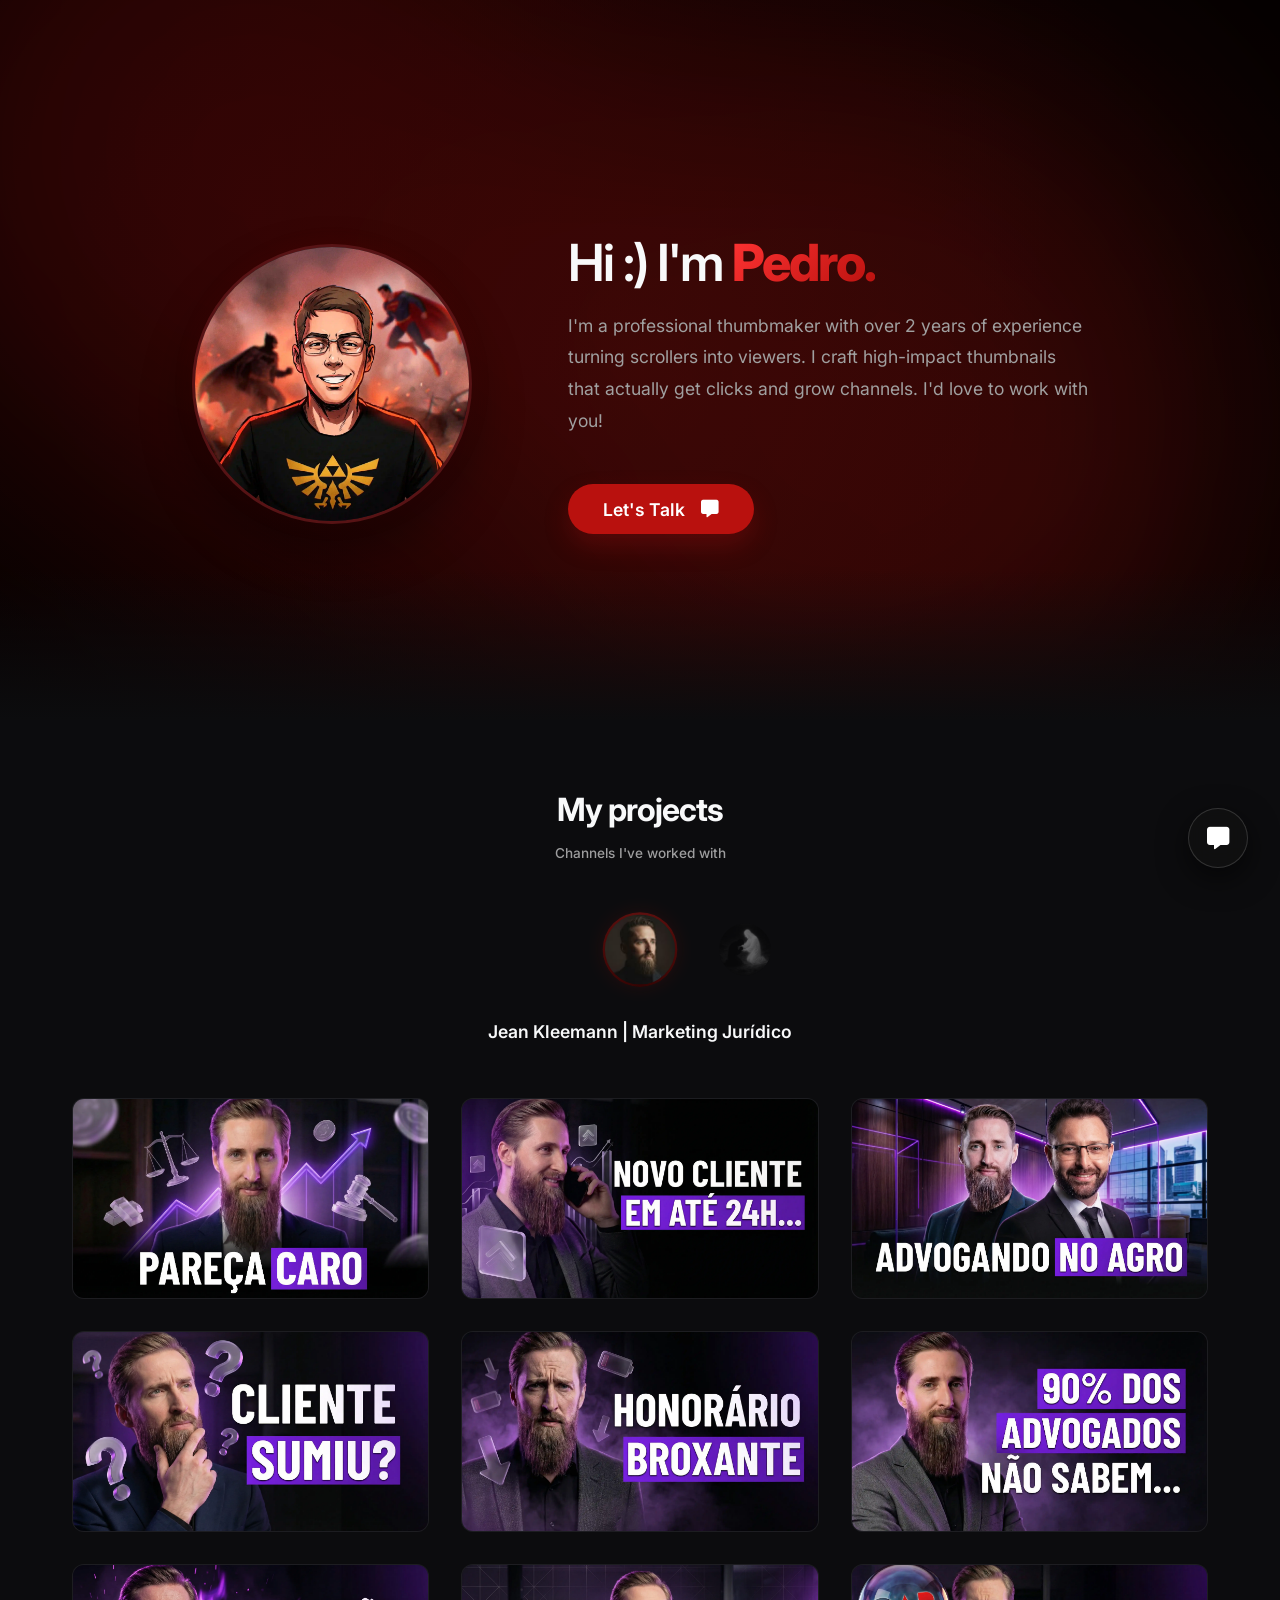
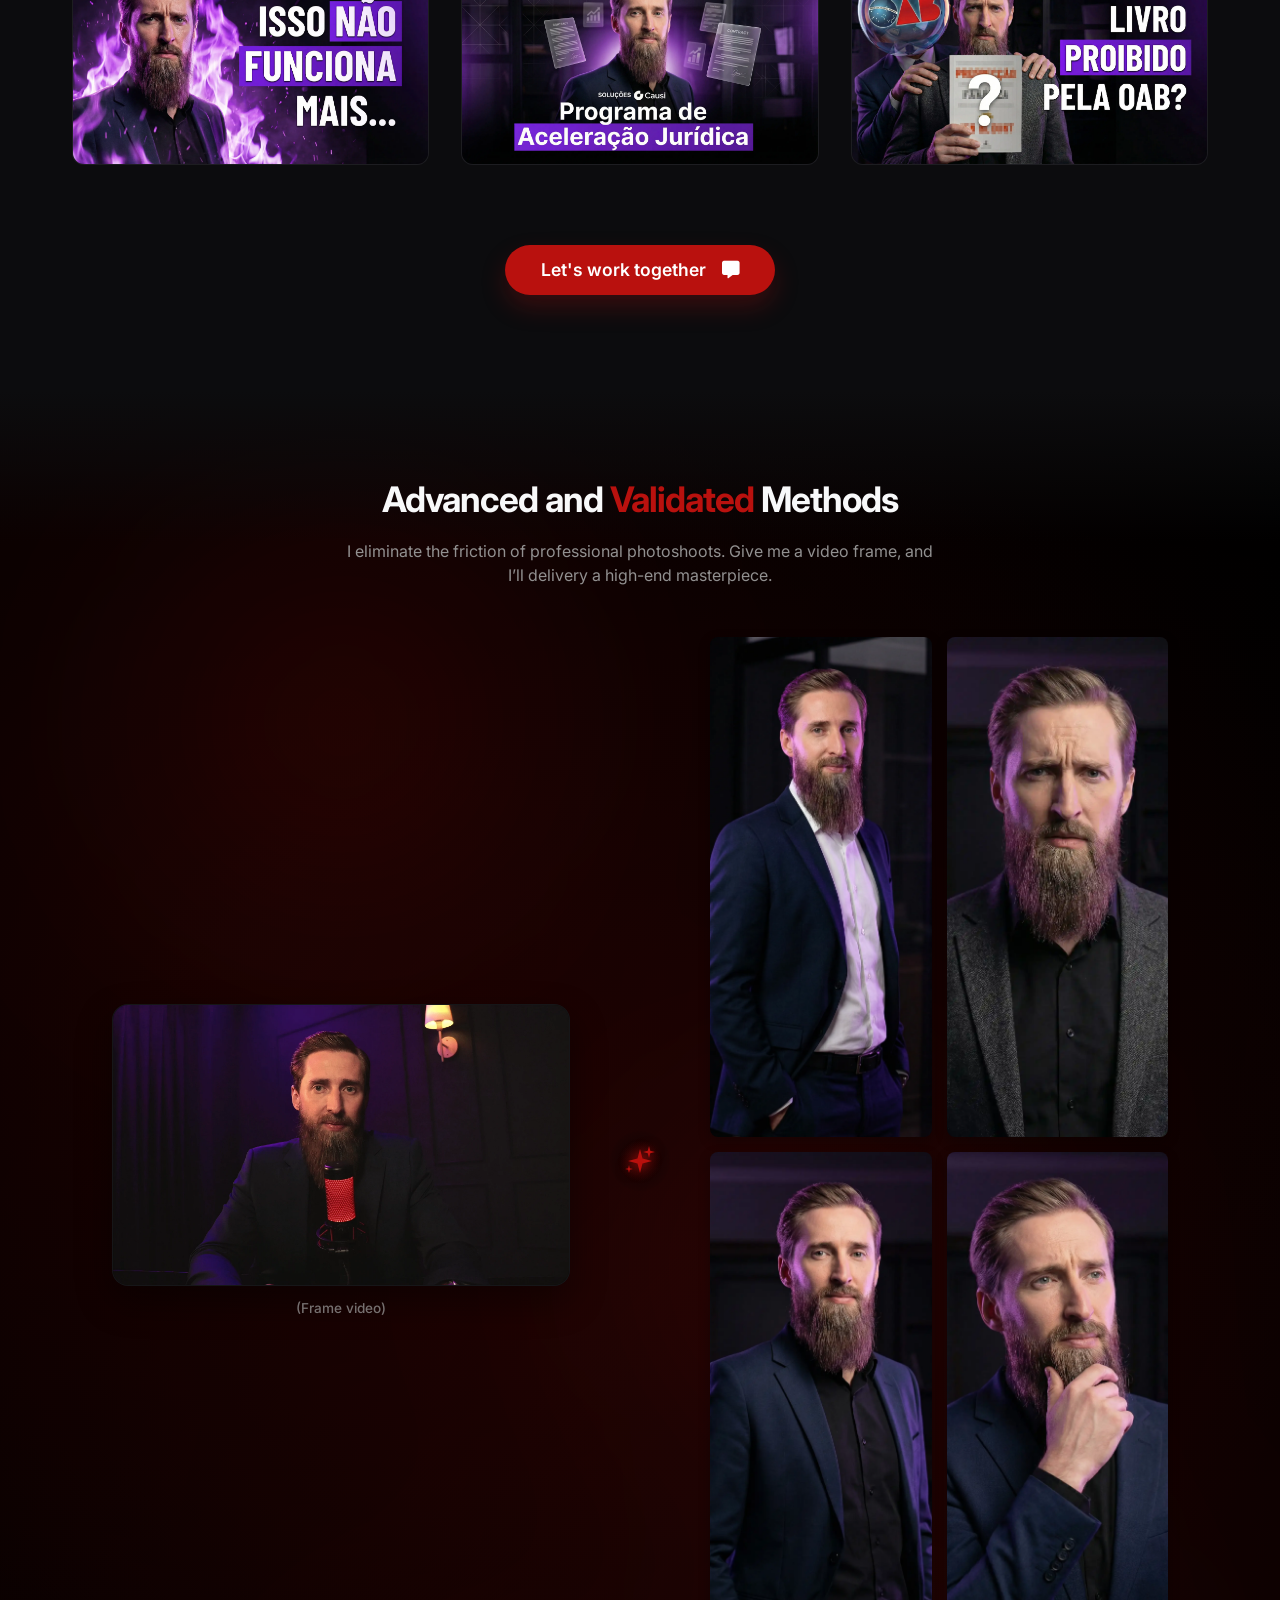
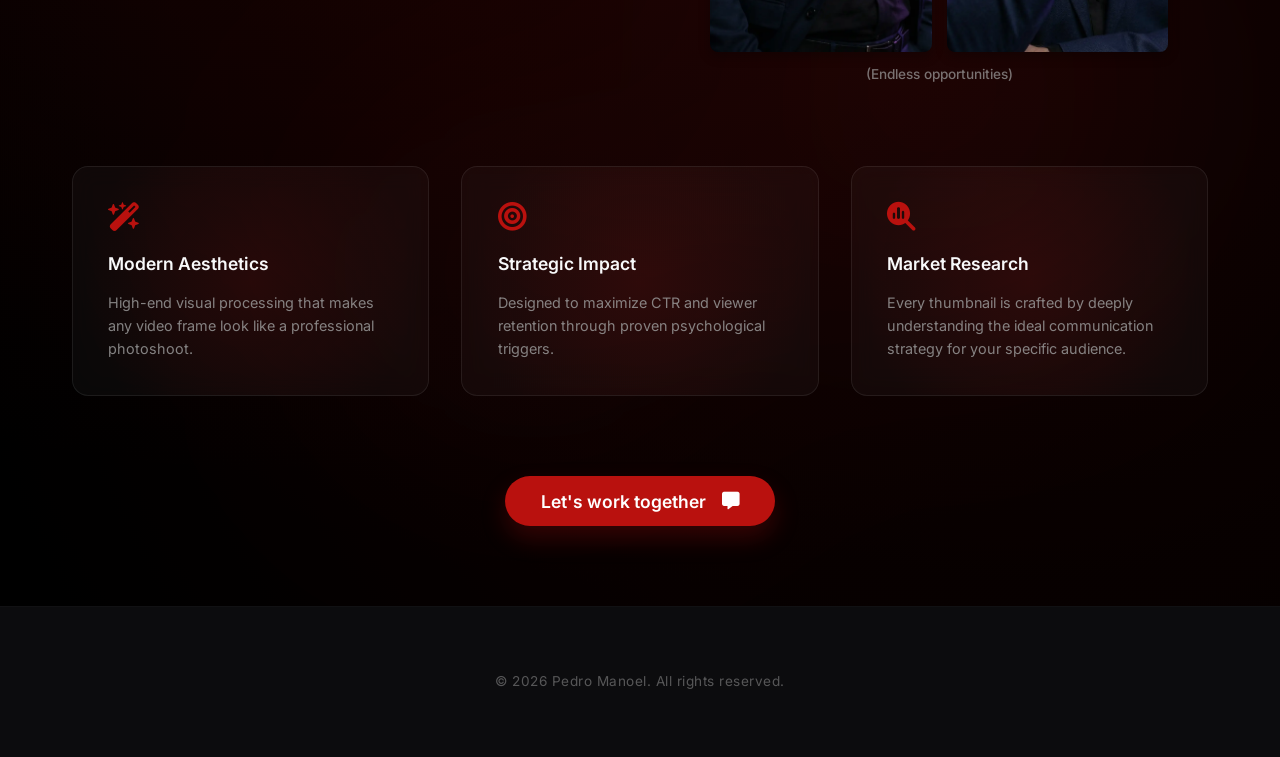
==== commit eb636469: "otimização" ====
--- a/index.html
+++ b/index.html
@@ -5,6 +5,7 @@
     <meta charset="UTF-8">
     <meta name="viewport" content="width=device-width, initial-scale=1.0">
     <title>Thumbnail Portfolio | Pedro</title>
+    <meta name="description" content="Professional thumbmaker with over 2 years of experience. I craft high-impact thumbnails that grow channels and increase CTR.">
     <link rel="icon" type="image/png" href="images/favicon pedro.png">
     <link rel="stylesheet" href="style.css">
     <link rel="preconnect" href="https://fonts.googleapis.com">
@@ -12,6 +13,8 @@
     <link href="https://fonts.googleapis.com/css2?family=Inter:wght@300;400;500;600;700&display=swap" rel="stylesheet">
     <!-- Font Awesome 6 -->
     <link rel="stylesheet" href="https://cdnjs.cloudflare.com/ajax/libs/font-awesome/6.5.1/css/all.min.css">
+    <!-- Preload Hero Image -->
+    <link rel="preload" as="image" href="images/profile-draw.webp">
 </head>
 
 <body>
@@ -31,7 +34,7 @@
             <div class="container hero-container">
                 <div class="hero-image">
                     <div class="profile-frame">
-                        <img src="images/profile draw.jpg" alt="Pedro">
+                        <img src="images/profile-draw.webp" alt="Pedro" width="280" height="280">
                     </div>
                 </div>
                 <div class="hero-content">
@@ -42,19 +45,19 @@
 
                     <!-- Speed Dial Contact -->
                     <div class="speed-dial-container">
-                        <button class="main-dial-btn" id="mainDial">
+                        <button class="main-dial-btn" id="mainDial" aria-label="Let's Talk Menu">
                             <span>Let's Talk</span>
                             <i class="fa-solid fa-message btn-icon"></i>
                         </button>
                         <div class="dial-options">
-                            <button class="dial-btn" id="copyEmail" title="Copy Email">
+                            <button class="dial-btn" id="copyEmail" title="Copy Email" aria-label="Copy Email Address">
                                 <i class="fa-solid fa-envelope"></i>
                                 <span class="tooltip" id="emailTooltip">Copied!</span>
                             </button>
-                            <a href="https://x.com/pedro4thumbs" target="_blank" class="dial-btn" title="X / Twitter">
+                            <a href="https://x.com/pedro4thumbs" target="_blank" rel="noopener" class="dial-btn" title="X / Twitter" aria-label="Visit X / Twitter">
                                 <i class="fa-brands fa-x-twitter"></i>
                             </a>
-                            <button class="dial-btn" id="copyDiscord" title="Copy Discord ID">
+                            <button class="dial-btn" id="copyDiscord" title="Copy Discord ID" aria-label="Copy Discord ID">
                                 <i class="fa-brands fa-discord"></i>
                                 <span class="tooltip" id="discordTooltip">Copied!</span>
                             </button>
@@ -74,11 +77,11 @@
                 <div class="projects-tabs-center-wrapper">
                     <div class="projects-tabs" id="projectsTabs">
                         <button class="tab-btn active" data-target="jean"
-                            data-name="Jean Kleemann | Marketing Jurídico">
-                            <img src="images/logo-jean.jpg" alt="Jean Kleemann Logo">
+                            data-name="Jean Kleemann | Marketing Jurídico" aria-label="Jean Kleemann Portfolio">
+                            <img src="images/logo-jean.jpg" alt="Jean Kleemann Logo" width="65" height="65" loading="lazy">
                         </button>
-                        <button class="tab-btn" data-target="jesus" data-name="follow Jesus">
-                            <img src="images/logo-jesus.webp" alt="Jesus Logo">
+                        <button class="tab-btn" data-target="jesus" data-name="follow Jesus" aria-label="Jesus Portfolio">
+                            <img src="images/logo-jesus.webp" alt="Jesus Logo" width="65" height="65" loading="lazy">
                         </button>
                     </div>
                 </div>
@@ -87,59 +90,59 @@
                 <!-- Portfolio Grids -->
                 <div id="jean" class="portfolio-grid active-grid">
                     <div class="project-item">
-                        <img src="images/pareca-caro.webp" alt="Pareça Caro">
-                    </div>
-                    <div class="project-item">
-                        <img src="images/novo-cliente-24h.webp" alt="Novo Cliente 24h">
-                    </div>
-                    <div class="project-item">
-                        <img src="images/advogando-agro.webp" alt="Advogando no Agro">
-                    </div>
-                    <div class="project-item">
-                        <img src="images/cliente-sumiu.webp" alt="Cliente Sumiu">
-                    </div>
-                    <div class="project-item">
-                        <img src="images/honorário-broxante.webp" alt="Honorário Broxante">
-                    </div>
-                    <div class="project-item">
-                        <img src="images/90-dos-advogados.webp" alt="90 dos advogados">
-                    </div>
-                    <div class="project-item">
-                        <img src="images/isso-não-funciona-mais.webp" alt="Isso não funciona mais">
-                    </div>
-                    <div class="project-item">
-                        <img src="images/programa-aceleração-jurídica.webp" alt="Programa Aceleração Jurídica">
-                    </div>
-                    <div class="project-item">
-                        <img src="images/livro-proibido.webp" alt="Livro Proibido">
+                        <img src="images/pareca-caro.webp" alt="Pareça Caro" width="1280" height="720" loading="lazy">
+                    </div>
+                    <div class="project-item">
+                        <img src="images/novo-cliente-24h.webp" alt="Novo Cliente 24h" width="1280" height="720" loading="lazy">
+                    </div>
+                    <div class="project-item">
+                        <img src="images/advogando-agro.webp" alt="Advogando no Agro" width="1280" height="720" loading="lazy">
+                    </div>
+                    <div class="project-item">
+                        <img src="images/cliente-sumiu.webp" alt="Cliente Sumiu" width="1280" height="720" loading="lazy">
+                    </div>
+                    <div class="project-item">
+                        <img src="images/honorário-broxante.webp" alt="Honorário Broxante" width="1280" height="720" loading="lazy">
+                    </div>
+                    <div class="project-item">
+                        <img src="images/90-dos-advogados.webp" alt="90 dos advogados" width="1280" height="720" loading="lazy">
+                    </div>
+                    <div class="project-item">
+                        <img src="images/isso-não-funciona-mais.webp" alt="Isso não funciona mais" width="1280" height="720" loading="lazy">
+                    </div>
+                    <div class="project-item">
+                        <img src="images/programa-aceleração-jurídica.webp" alt="Programa Aceleração Jurídica" width="1280" height="720" loading="lazy">
+                    </div>
+                    <div class="project-item">
+                        <img src="images/livro-proibido.webp" alt="Livro Proibido" width="1280" height="720" loading="lazy">
                     </div>
                 </div>
 
                 <div id="jesus" class="portfolio-grid hidden-grid">
                     <div class="project-item">
-                        <img src="images/jesus-thumb1.webp" alt="Projeto Jesus 1">
-                    </div>
-                    <div class="project-item">
-                        <img src="images/jesus-thumb2.webp" alt="Projeto Jesus 2">
+                        <img src="images/jesus-thumb1.webp" alt="Projeto Jesus 1" width="1280" height="720" loading="lazy">
+                    </div>
+                    <div class="project-item">
+                        <img src="images/jesus-thumb2.webp" alt="Projeto Jesus 2" width="1280" height="720" loading="lazy">
                     </div>
                 </div>
 
                 <!-- Portfolio CTA -->
                 <div class="section-cta">
                     <div class="speed-dial-container">
-                        <button class="main-dial-btn" id="portfolioDial">
+                        <button class="main-dial-btn" id="portfolioDial" aria-label="Work With Me Menu">
                             <span>Let's work together</span>
                             <i class="fa-solid fa-message btn-icon"></i>
                         </button>
                         <div class="dial-options">
-                            <button class="dial-btn" id="portfolioCopyEmail" title="Copy Email">
+                            <button class="dial-btn" id="portfolioCopyEmail" title="Copy Email" aria-label="Copy Email Address">
                                 <i class="fa-solid fa-envelope"></i>
                                 <span class="tooltip" id="portfolioEmailTooltip">Copied!</span>
                             </button>
-                            <a href="https://x.com/pedro4thumbs" target="_blank" class="dial-btn" title="X / Twitter">
+                            <a href="https://x.com/pedro4thumbs" target="_blank" rel="noopener" class="dial-btn" title="X / Twitter" aria-label="Visit X / Twitter">
                                 <i class="fa-brands fa-x-twitter"></i>
                             </a>
-                            <button class="dial-btn" id="portfolioCopyDiscord" title="Copy Discord ID">
+                            <button class="dial-btn" id="portfolioCopyDiscord" title="Copy Discord ID" aria-label="Copy Discord ID">
                                 <i class="fa-brands fa-discord"></i>
                                 <span class="tooltip" id="portfolioDiscordTooltip">Copied!</span>
                             </button>
@@ -171,7 +174,7 @@
                     <!-- Left: Source -->
                     <div class="methods-block methods-left">
                         <div class="image-wrapper source-wrapper">
-                            <img src="images/frame-video.webp" alt="Frame video">
+                            <img src="images/frame-video.webp" alt="Frame video" width="600" height="337" loading="lazy">
                         </div>
                         <span class="caption">(Frame video)</span>
                     </div>
@@ -194,10 +197,10 @@
                     <!-- Right: Results -->
                     <div class="methods-block methods-right">
                         <div class="results-grid">
-                            <img src="images/pro-photo1.webp" alt="Result 1">
-                            <img src="images/pro-photo2.webp" alt="Result 2">
-                            <img src="images/pro-photo3.webp" alt="Result 3">
-                            <img src="images/pro-photo4.webp" alt="Result 4">
+                            <img src="images/pro-photo1.webp" alt="Result 1" width="500" height="500" loading="lazy">
+                            <img src="images/pro-photo2.webp" alt="Result 2" width="500" height="500" loading="lazy">
+                            <img src="images/pro-photo3.webp" alt="Result 3" width="500" height="500" loading="lazy">
+                            <img src="images/pro-photo4.webp" alt="Result 4" width="500" height="500" loading="lazy">
                         </div>
                         <span class="caption">(Endless opportunities)</span>
                     </div>
@@ -229,19 +232,19 @@
                 <!-- Methods CTA -->
                 <div class="section-cta">
                     <div class="speed-dial-container">
-                        <button class="main-dial-btn" id="methodsDial">
+                        <button class="main-dial-btn" id="methodsDial" aria-label="Work With Me Menu">
                             <span>Let's work together</span>
                             <i class="fa-solid fa-message btn-icon"></i>
                         </button>
                         <div class="dial-options">
-                            <button class="dial-btn" id="methodsCopyEmail" title="Copy Email">
+                            <button class="dial-btn" id="methodsCopyEmail" title="Copy Email" aria-label="Copy Email Address">
                                 <i class="fa-solid fa-envelope"></i>
                                 <span class="tooltip" id="methodsEmailTooltip">Copied!</span>
                             </button>
-                            <a href="https://x.com/pedro4thumbs" target="_blank" class="dial-btn" title="X / Twitter">
+                            <a href="https://x.com/pedro4thumbs" target="_blank" rel="noopener" class="dial-btn" title="X / Twitter" aria-label="Visit X / Twitter">
                                 <i class="fa-brands fa-x-twitter"></i>
                             </a>
-                            <button class="dial-btn" id="methodsCopyDiscord" title="Copy Discord ID">
+                            <button class="dial-btn" id="methodsCopyDiscord" title="Copy Discord ID" aria-label="Copy Discord ID">
                                 <i class="fa-brands fa-discord"></i>
                                 <span class="tooltip" id="methodsDiscordTooltip">Copied!</span>
                             </button>
@@ -258,14 +261,14 @@
     <!-- Floating Action Menu (FAM) - Root Level -->
     <div class="fam-container" id="famContainer">
         <div class="fam-options">
-            <button class="fam-btn" id="famCopyEmail" title="Copy Email">
+            <button class="fam-btn" id="famCopyEmail" title="Copy Email" aria-label="Copy Email Address">
                 <i class="fa-solid fa-envelope"></i>
                 <span class="tooltip" id="famEmailTooltip">Copied!</span>
             </button>
-            <a href="https://x.com/pedro4thumbs" target="_blank" class="fam-btn" title="X / Twitter">
+            <a href="https://x.com/pedro4thumbs" target="_blank" rel="noopener" class="fam-btn" title="X / Twitter" aria-label="Visit X / Twitter">
                 <i class="fa-brands fa-x-twitter"></i>
             </a>
-            <button class="fam-btn" id="famCopyDiscord" title="Copy Discord ID">
+            <button class="fam-btn" id="famCopyDiscord" title="Copy Discord ID" aria-label="Copy Discord ID">
                 <i class="fa-brands fa-discord"></i>
                 <span class="tooltip" id="famDiscordTooltip">Copied!</span>
             </button>
@@ -465,29 +468,45 @@
 
         // --- Swipe Gestures for Modal ---
         let touchStartX = 0;
-        let touchEndX = 0;
+        let touchStartY = 0;
 
         const modal = document.getElementById('gallery-modal');
         if (modal) {
             modal.addEventListener('touchstart', e => {
-                touchStartX = e.changedTouches[0].screenX;
+                touchStartX = e.changedTouches[0].clientX;
+                touchStartY = e.changedTouches[0].clientY;
+            }, { passive: false });
+
+            modal.addEventListener('touchmove', e => {
+                // Prevent scrolling when swiping horizontally on the modal
+                const moveX = e.changedTouches[0].clientX;
+                const moveY = e.changedTouches[0].clientY;
+                if (Math.abs(moveX - touchStartX) > Math.abs(moveY - touchStartY)) {
+                    e.preventDefault();
+                }
+            }, { passive: false });
+
+            modal.addEventListener('touchend', e => {
+                const touchEndX = e.changedTouches[0].clientX;
+                const touchEndY = e.changedTouches[0].clientY;
+                handleSwipe(touchStartX, touchEndX, touchStartY, touchEndY);
             }, { passive: true });
-
-            modal.addEventListener('touchend', e => {
-                touchEndX = e.changedTouches[0].screenX;
-                handleSwipe();
-            }, { passive: true });
-        }
-
-        function handleSwipe() {
-            const swipeThreshold = 50;
-            if (touchEndX < touchStartX - swipeThreshold) {
-                // Swiped Left -> Next Image
-                changeImage(1);
-            }
-            if (touchEndX > touchStartX + swipeThreshold) {
-                // Swiped Right -> Previous Image
-                changeImage(-1);
+        }
+
+        function handleSwipe(startX, endX, startY, endY) {
+            const threshold = 30; // More sensitive
+            const restraint = 100; // Limit vertical movement
+            const diffX = endX - startX;
+            const diffY = endY - startY;
+
+            if (Math.abs(diffX) >= threshold && Math.abs(diffY) <= restraint) {
+                if (diffX < 0) {
+                    // Swiped Left -> Next
+                    changeImage(1);
+                } else {
+                    // Swiped Right -> Previous
+                    changeImage(-1);
+                }
             }
         }
 
--- a/style.css
+++ b/style.css
@@ -722,24 +722,25 @@
 
 @media (max-width: 768px) {
     .g-nav-btn {
-        font-size: 1.5rem;
-        padding: 5px;
-        color: rgba(255, 255, 255, 0.8);
-        background: rgba(0, 0, 0, 0.3);
-        border-radius: 50%;
-        width: 40px;
-        height: 40px;
+        font-size: 0.9rem;
+        padding: 0;
+        color: rgba(255, 255, 255, 0.9);
+        background: rgba(0, 0, 0, 0.4);
+        border: none;
+        width: 60px; /* Large hit area */
+        height: 100px; /* Large hit area */
         display: flex;
         align-items: center;
         justify-content: center;
+        border-radius: 8px;
     }
 
     .g-prev {
-        left: 10px;
+        left: 5px;
     }
 
     .g-next {
-        right: 10px;
+        right: 5px;
     }
 
     .g-close-modal {
@@ -863,95 +864,8 @@
 
 /* Closest to button opens first but logic-wise delay is small */
 
-
 /* ==========================================================================
-   Gallery Slider (Lightbox) - Global
-   ========================================================================== */
-#gallery-modal {
-    position: fixed;
-    inset: 0;
-    z-index: 1000000;
-    display: none;
-    align-items: center;
-    justify-content: center;
-    background: rgba(0, 0, 0, 0.95);
-    backdrop-filter: blur(15px);
-    -webkit-backdrop-filter: blur(15px);
-    transition: opacity 0.3s ease-out;
-}
-
-#gallery-modal.g-modal-visible {
-    opacity: 1;
-    pointer-events: auto;
-}
-
-.g-modal-content {
-    width: 90%;
-    height: 90%;
-    display: flex;
-    align-items: center;
-    justify-content: center;
-}
-
-#g-modal-img {
-    max-width: 90vw;
-    max-height: 90vh;
-    object-fit: contain !important;
-    border-radius: 4px;
-    box-shadow: 0 0 40px rgba(0, 0, 0, 0.5);
-    transform: scale(0.95);
-    transition: transform 0.4s cubic-bezier(0.165, 0.84, 0.44, 1);
-}
-
-.g-modal-visible #g-modal-img {
-    transform: scale(1);
-}
-
-.g-nav-btn {
-    position: absolute;
-    top: 50%;
-    transform: translateY(-50%);
-    font-size: 3.5rem;
-    color: rgba(255, 255, 255, 0.4);
-    background: none;
-    border: none;
-    cursor: pointer;
-    padding: 30px;
-    z-index: 1000001;
-    transition: all 0.3s ease;
-}
-
-.g-nav-btn:hover {
-    color: white;
-    transform: translateY(-50%) scale(1.1);
-}
-
-.g-prev {
-    left: 20px;
-}
-
-.g-next {
-    right: 20px;
-}
-
-.g-close-modal {
-    position: absolute;
-    top: 25px;
-    right: 35px;
-    font-size: 3.5rem;
-    color: rgba(255, 255, 255, 0.4);
-    cursor: pointer;
-    z-index: 1000002;
-    transition: all 0.3s ease;
-}
-
-.g-close-modal:hover {
-    color: white;
-    transform: scale(1.1);
-}
-
-/* ==========================================================================
-   Responsiveness & Mobile Morphing
+   Floating Action Menu (FAM) - Fixed Refinement
    ========================================================================== */
 @media (max-width: 1024px) {
     .hero .hero-container {
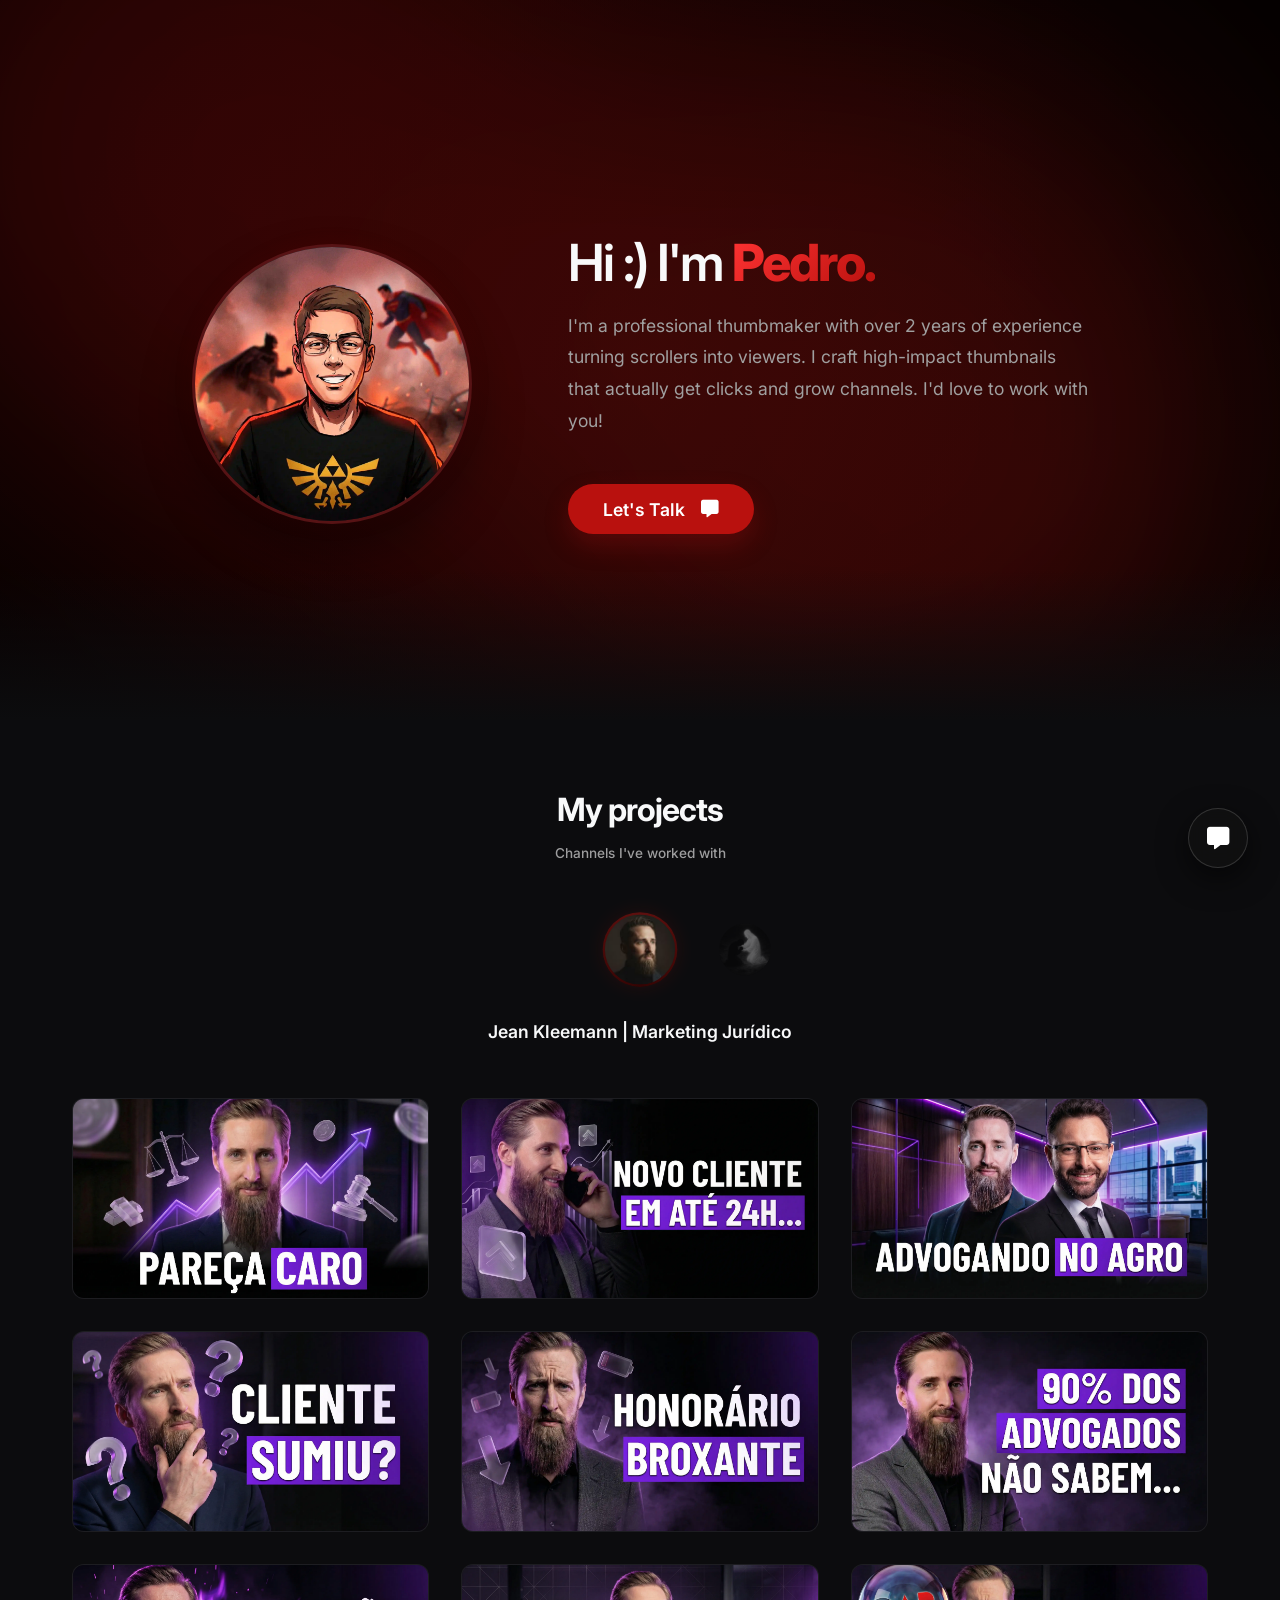
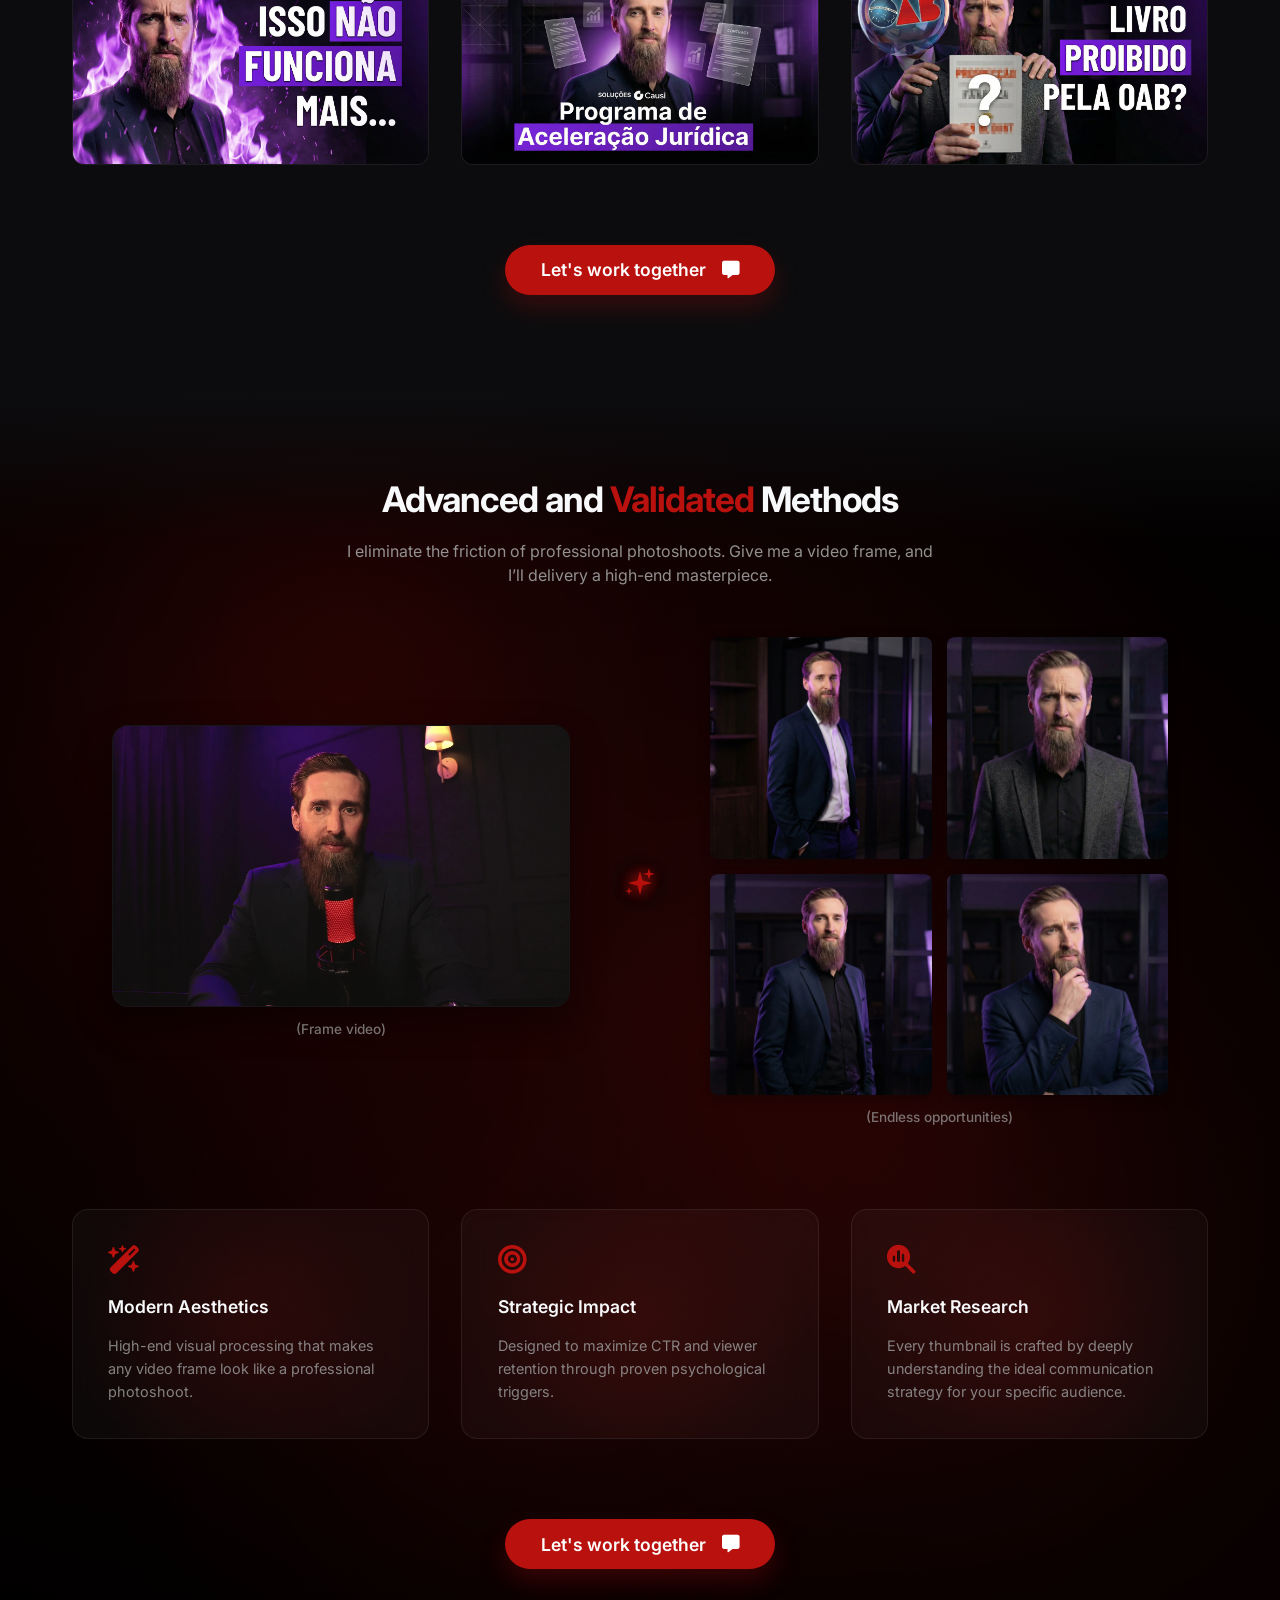
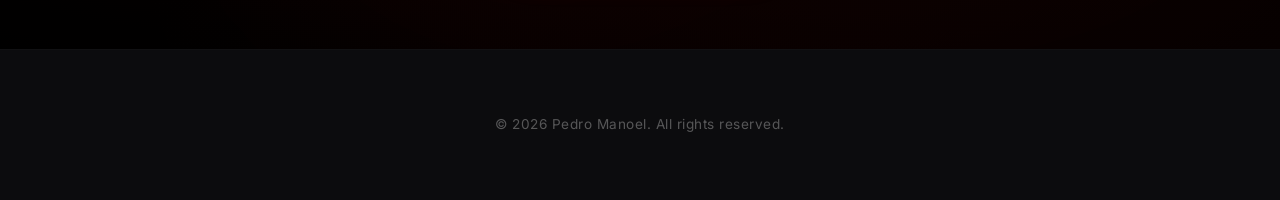
==== commit 54d747e0: "ajustes ultima seção" ====
--- a/index.html
+++ b/index.html
@@ -197,10 +197,10 @@
                     <!-- Right: Results -->
                     <div class="methods-block methods-right">
                         <div class="results-grid">
-                            <img src="images/pro-photo1.webp" alt="Result 1" width="500" height="500" loading="lazy">
-                            <img src="images/pro-photo2.webp" alt="Result 2" width="500" height="500" loading="lazy">
-                            <img src="images/pro-photo3.webp" alt="Result 3" width="500" height="500" loading="lazy">
-                            <img src="images/pro-photo4.webp" alt="Result 4" width="500" height="500" loading="lazy">
+                            <img src="images/pro-photo1.webp" alt="Result 1" loading="lazy">
+                            <img src="images/pro-photo2.webp" alt="Result 2" loading="lazy">
+                            <img src="images/pro-photo3.webp" alt="Result 3" loading="lazy">
+                            <img src="images/pro-photo4.webp" alt="Result 4" loading="lazy">
                         </div>
                         <span class="caption">(Endless opportunities)</span>
                     </div>
--- a/style.css
+++ b/style.css
@@ -656,16 +656,20 @@
 }
 
 .g-modal-content {
-    max-width: 85%;
-    max-height: 85vh;
+    width: 100%;
+    height: 100%;
     display: flex;
     align-items: center;
     justify-content: center;
+    padding: 10vh 10vw;
+    box-sizing: border-box;
 }
 
 #g-modal-img {
     max-width: 100%;
     max-height: 100%;
+    width: auto;
+    height: auto;
     object-fit: contain;
     border-radius: 8px;
     box-shadow: 0 0 30px rgba(185, 17, 14, 0.2);
@@ -1204,7 +1208,7 @@
 
 .results-grid img {
     width: 100%;
-    aspect-ratio: 1 / 1;
+    aspect-ratio: 1 / 1 !important;
     object-fit: cover;
     border-radius: 8px;
     box-shadow: 0 4px 12px rgba(0, 0, 0, 0.3);
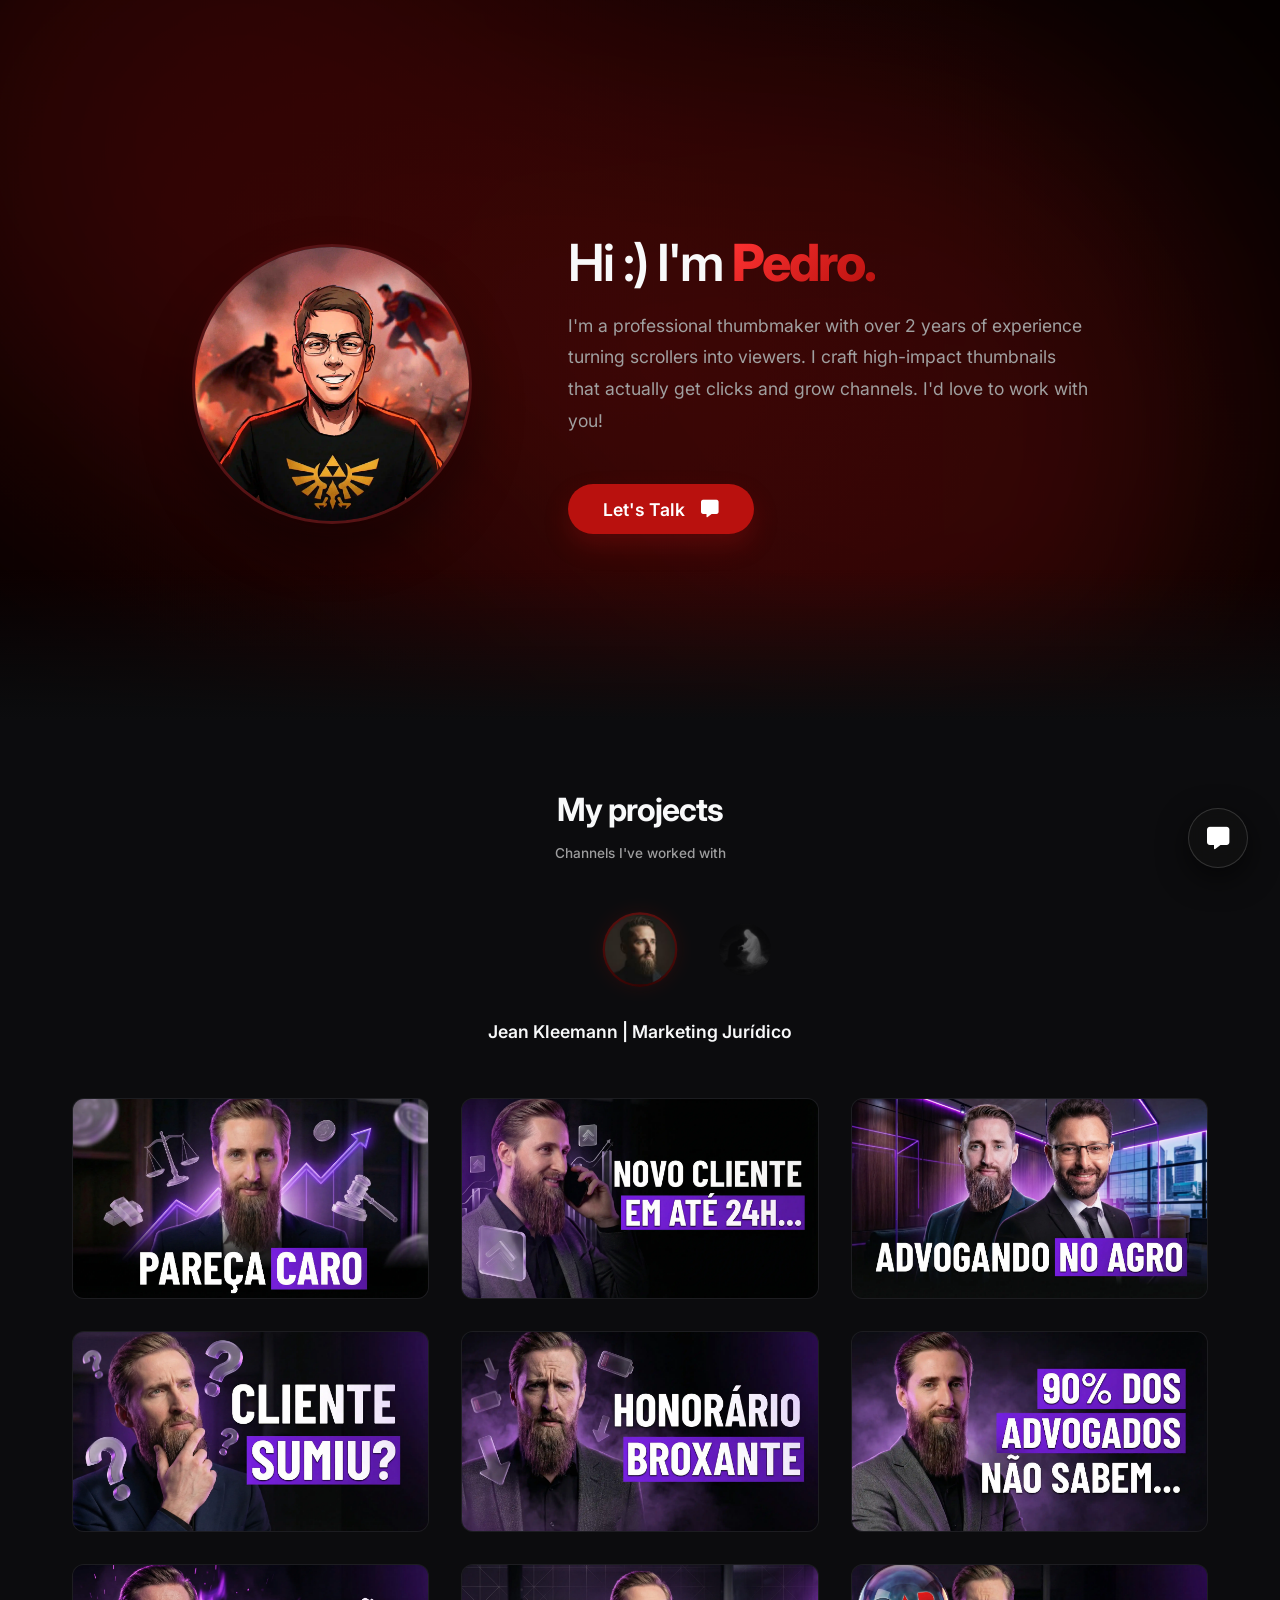
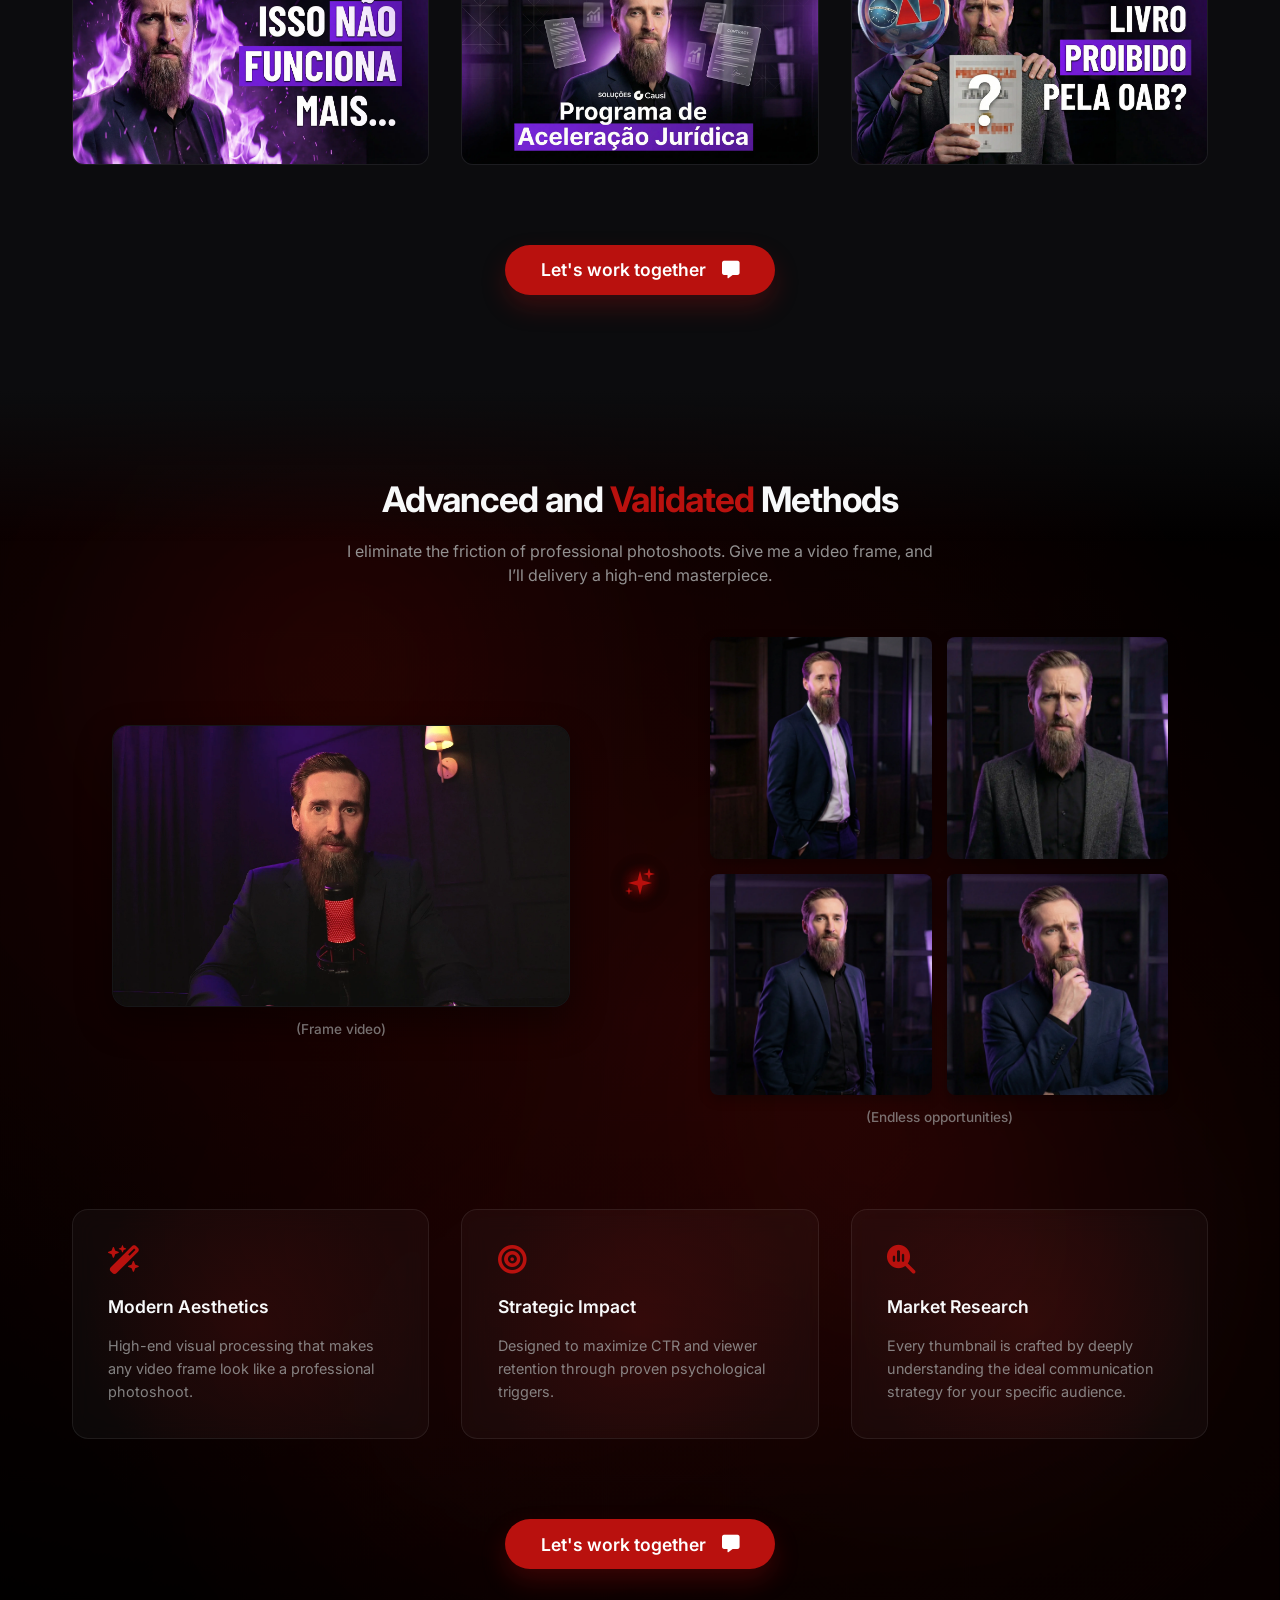
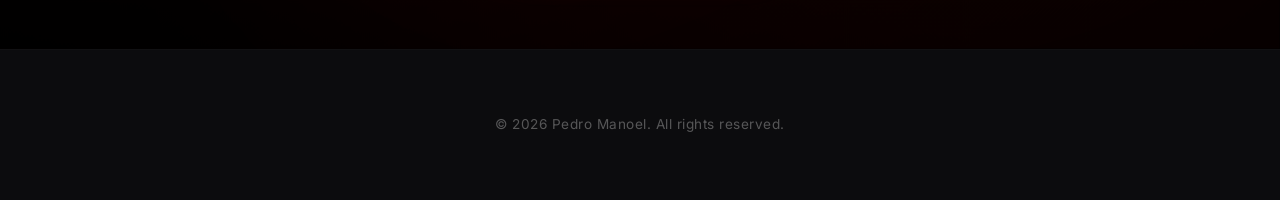
==== commit c071aa27: "otimização performace" ====
--- a/index.html
+++ b/index.html
@@ -10,6 +10,7 @@
     <link rel="stylesheet" href="style.css">
     <link rel="preconnect" href="https://fonts.googleapis.com">
     <link rel="preconnect" href="https://fonts.gstatic.com" crossorigin>
+    <link rel="preconnect" href="https://cdnjs.cloudflare.com" crossorigin>
     <link href="https://fonts.googleapis.com/css2?family=Inter:wght@300;400;500;600;700&display=swap" rel="stylesheet">
     <!-- Font Awesome 6 -->
     <link rel="stylesheet" href="https://cdnjs.cloudflare.com/ajax/libs/font-awesome/6.5.1/css/all.min.css">
@@ -313,6 +314,7 @@
             const container = document.getElementById('auroraStars');
             if (!container) return;
             container.innerHTML = '';
+            const fragment = document.createDocumentFragment();
             for (let i = 0; i < 80; i++) {
                 const star = document.createElement('div');
                 star.className = 'star';
@@ -321,8 +323,9 @@
                 star.style.setProperty('--delay', `${Math.random() * 10}s`);
                 star.style.setProperty('--duration', `${2 + Math.random() * 5}s`);
                 star.style.setProperty('--max-opacity', 0.2 + Math.random() * 0.6);
-                container.appendChild(star);
-            }
+                fragment.appendChild(star);
+            }
+            container.appendChild(fragment);
         }
         initAuroraStars();
 
--- a/style.css
+++ b/style.css
@@ -38,6 +38,16 @@
     -webkit-tap-highlight-color: transparent;
 }
 
+::selection {
+    background-color: var(--primary-red);
+    color: #fff;
+}
+
+::-moz-selection {
+    background-color: var(--primary-red);
+    color: #fff;
+}
+
 body {
     background-color: var(--bg-color);
     color: var(--text-primary);
@@ -115,6 +125,7 @@
         radial-gradient(circle at 80% 70%, rgba(185, 17, 14, 0.15) 0%, transparent 70%),
         radial-gradient(circle at 50% 50%, rgba(74, 6, 5, 0.4) 0%, transparent 80%);
     animation: aurora-pulse 12s infinite alternate ease-in-out;
+    will-change: transform, opacity;
 }
 
 .aurora-blobs {
@@ -128,6 +139,7 @@
 .blob {
     position: absolute;
     border-radius: 50%;
+    will-change: transform;
 }
 
 .blob-1 {
@@ -184,6 +196,7 @@
     border-radius: 50%;
     opacity: 0;
     animation: star-twinkle var(--duration, 3.5s) infinite var(--delay, 0s);
+    will-change: transform, opacity;
 }
 
 @keyframes aurora-pulse {
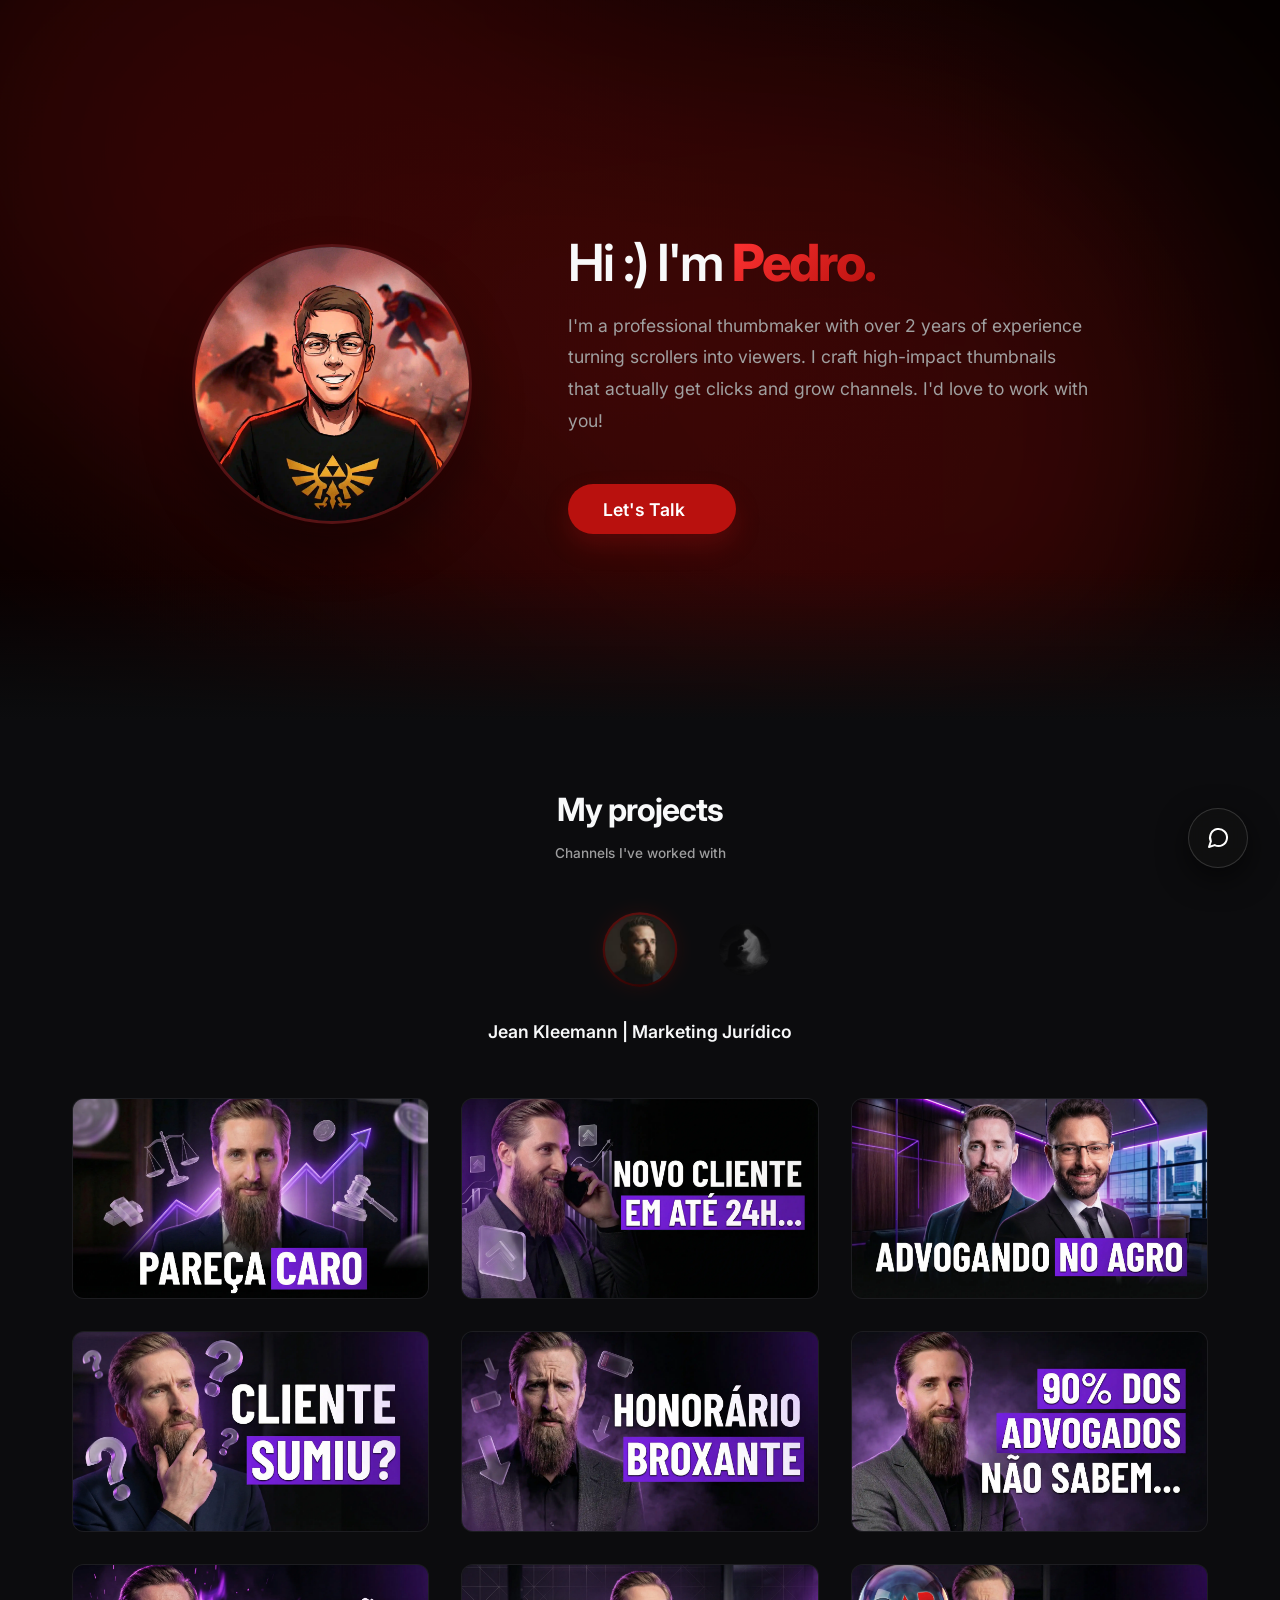
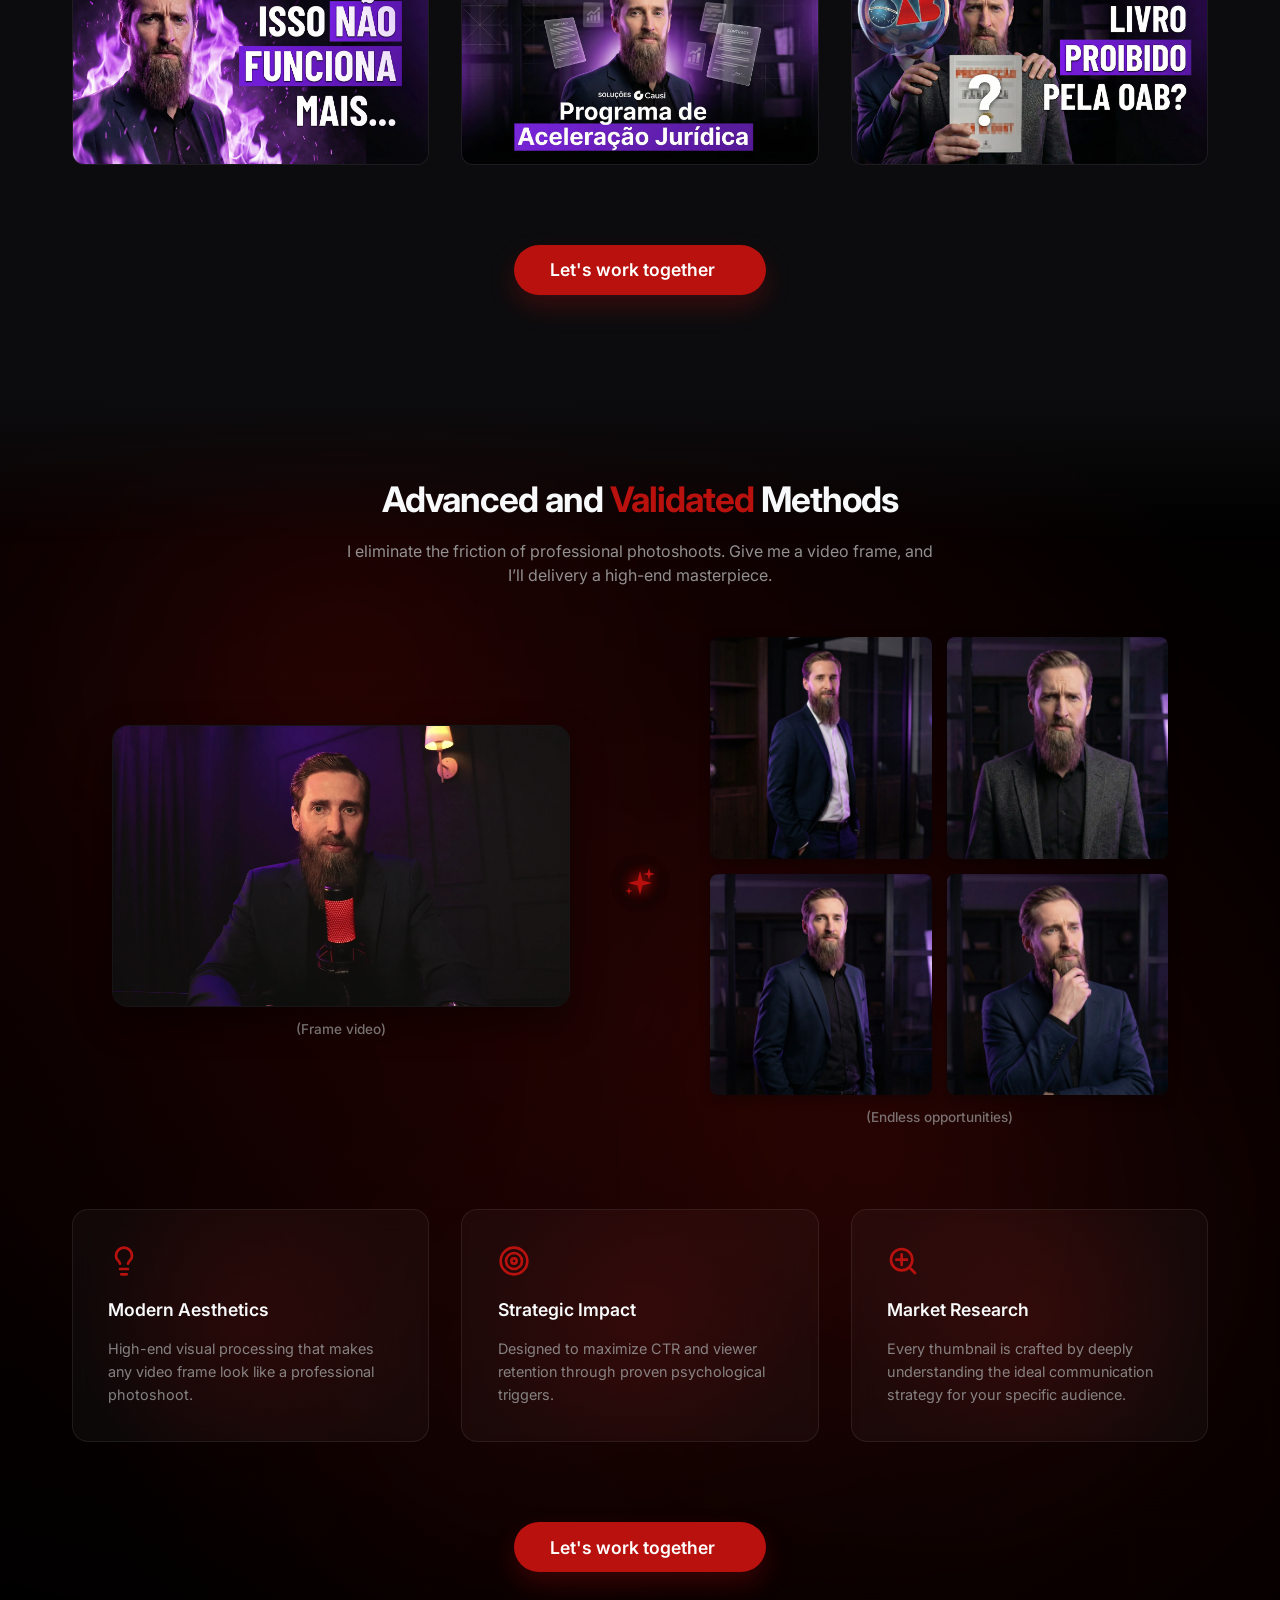
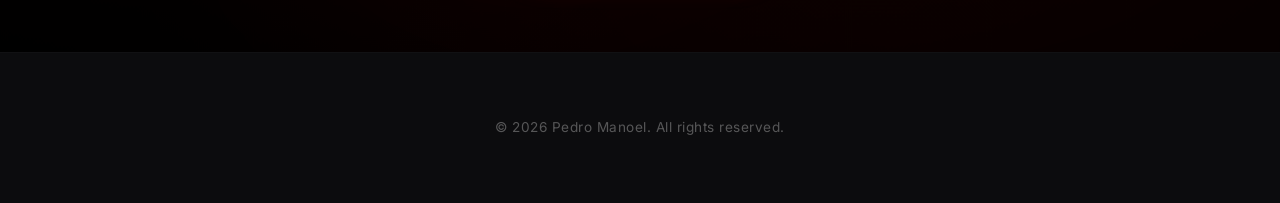
==== commit 9006e807: "otimização mobile" ====
--- a/index.html
+++ b/index.html
@@ -12,8 +12,7 @@
     <link rel="preconnect" href="https://fonts.gstatic.com" crossorigin>
     <link rel="preconnect" href="https://cdnjs.cloudflare.com" crossorigin>
     <link href="https://fonts.googleapis.com/css2?family=Inter:wght@300;400;500;600;700&display=swap" rel="stylesheet">
-    <!-- Font Awesome 6 -->
-    <link rel="stylesheet" href="https://cdnjs.cloudflare.com/ajax/libs/font-awesome/6.5.1/css/all.min.css">
+    <!-- CloudLink Preconnect removed as we're using SVGs now -->
     <!-- Preload Hero Image -->
     <link rel="preload" as="image" href="images/profile-draw.webp">
 </head>
@@ -44,22 +43,21 @@
                         craft high-impact thumbnails that actually get clicks and grow channels. I'd love to work with
                         you!</p>
 
-                    <!-- Speed Dial Contact -->
                     <div class="speed-dial-container">
-                        <button class="main-dial-btn" id="mainDial" aria-label="Let's Talk Menu">
+                        <button class="main-dial-btn" id="mainDialBtn" aria-label="Let's Talk Menu">
                             <span>Let's Talk</span>
-                            <i class="fa-solid fa-message btn-icon"></i>
+                            <svg class="btn-icon" viewBox="0 0 24 24" fill="none" stroke="currentColor" stroke-width="2" stroke-linecap="round" stroke-linejoin="round"><path d="m3 21 1.9-5.7a8.5 8.5 0 1 1 3.8 3.8z"/></svg>
                         </button>
                         <div class="dial-options">
                             <button class="dial-btn" id="copyEmail" title="Copy Email" aria-label="Copy Email Address">
-                                <i class="fa-solid fa-envelope"></i>
+                                <svg width="20" height="20" viewBox="0 0 24 24" fill="none" stroke="currentColor" stroke-width="2" stroke-linecap="round" stroke-linejoin="round"><rect width="20" height="16" x="2" y="4" rx="2"/><path d="m22 7-8.97 5.7a1.94 1.94 0 0 1-2.06 0L2 7"/></svg>
                                 <span class="tooltip" id="emailTooltip">Copied!</span>
                             </button>
                             <a href="https://x.com/pedro4thumbs" target="_blank" rel="noopener" class="dial-btn" title="X / Twitter" aria-label="Visit X / Twitter">
-                                <i class="fa-brands fa-x-twitter"></i>
+                                <svg width="20" height="20" viewBox="0 0 24 24" fill="currentColor"><path d="M18.901 1.153h3.68l-8.04 9.19L24 22.846h-7.406l-5.8-7.584-6.638 7.584H.474l8.6-9.83L0 1.154h7.594l5.243 6.932ZM17.61 20.644h2.039L6.486 3.24H4.298Z"/></svg>
                             </a>
                             <button class="dial-btn" id="copyDiscord" title="Copy Discord ID" aria-label="Copy Discord ID">
-                                <i class="fa-brands fa-discord"></i>
+                                <svg width="20" height="20" viewBox="0 0 24 24" fill="currentColor"><path d="M20.317 4.37a19.791 19.791 0 0 0-4.885-1.515.074.074 0 0 0-.079.037c-.21.375-.444.864-.608 1.25a18.27 18.27 0 0 0-5.487 0 12.64 12.64 0 0 0-.617-1.25.077.077 0 0 0-.079-.037A19.736 19.736 0 0 0 3.677 4.37a.07.07 0 0 0-.032.027C.533 9.046-.32 13.58.099 18.057a.082.082 0 0 0 .031.057 19.9 19.9 0 0 0 5.993 3.03.078.078 0 0 0 .084-.028 14.09 14.09 0 0 0 1.226-1.994.076.076 0 0 0-.041-.106 13.107 13.107 0 0 1-1.872-.892.077.077 0 0 1-.008-.128 10.23 10.23 0 0 0 .372-.292.074.074 0 0 1 .077-.01c3.928 1.793 8.18 1.793 12.062 0a.074.074 0 0 1 .078.01c.12.098.246.198.373.292a.077.077 0 0 1-.006.127 12.299 12.299 0 0 1-1.873.892.077.077 0 0 0-.041.107c.36.698.772 1.362 1.225 1.993a.076.076 0 0 0 .084.028 19.839 19.839 0 0 0 6.002-3.03.077.077 0 0 0 .032-.054c.5-5.177-.838-9.674-3.549-13.66a.061.061 0 0 0-.031-.03zM8.02 15.33c-1.183 0-2.157-1.085-2.157-2.419 0-1.333.955-2.419 2.157-2.419 1.21 0 2.176 1.096 2.157 2.42 0 1.333-.956 2.418-2.157 2.418zm7.975 0c-1.183 0-2.157-1.085-2.157-2.419 0-1.333.955-2.419 2.157-2.419 1.21 0 2.176 1.096 2.157 2.42 0 1.333-.946 2.418-2.157 2.418z"/></svg>
                                 <span class="tooltip" id="discordTooltip">Copied!</span>
                             </button>
                         </div>
@@ -128,23 +126,22 @@
                     </div>
                 </div>
 
-                <!-- Portfolio CTA -->
                 <div class="section-cta">
                     <div class="speed-dial-container">
                         <button class="main-dial-btn" id="portfolioDial" aria-label="Work With Me Menu">
                             <span>Let's work together</span>
-                            <i class="fa-solid fa-message btn-icon"></i>
+                            <svg class="btn-icon" viewBox="0 0 24 24" fill="none" stroke="currentColor" stroke-width="2" stroke-linecap="round" stroke-linejoin="round"><path d="m3 21 1.9-5.7a8.5 8.5 0 1 1 3.8 3.8z"/></svg>
                         </button>
                         <div class="dial-options">
                             <button class="dial-btn" id="portfolioCopyEmail" title="Copy Email" aria-label="Copy Email Address">
-                                <i class="fa-solid fa-envelope"></i>
+                                <svg width="20" height="20" viewBox="0 0 24 24" fill="none" stroke="currentColor" stroke-width="2" stroke-linecap="round" stroke-linejoin="round"><rect width="20" height="16" x="2" y="4" rx="2"/><path d="m22 7-8.97 5.7a1.94 1.94 0 0 1-2.06 0L2 7"/></svg>
                                 <span class="tooltip" id="portfolioEmailTooltip">Copied!</span>
                             </button>
                             <a href="https://x.com/pedro4thumbs" target="_blank" rel="noopener" class="dial-btn" title="X / Twitter" aria-label="Visit X / Twitter">
-                                <i class="fa-brands fa-x-twitter"></i>
+                                <svg width="20" height="20" viewBox="0 0 24 24" fill="currentColor"><path d="M18.901 1.153h3.68l-8.04 9.19L24 22.846h-7.406l-5.8-7.584-6.638 7.584H.474l8.6-9.83L0 1.154h7.594l5.243 6.932ZM17.61 20.644h2.039L6.486 3.24H4.298Z"/></svg>
                             </a>
                             <button class="dial-btn" id="portfolioCopyDiscord" title="Copy Discord ID" aria-label="Copy Discord ID">
-                                <i class="fa-brands fa-discord"></i>
+                                <svg width="20" height="20" viewBox="0 0 24 24" fill="currentColor"><path d="M20.317 4.37a19.791 19.791 0 0 0-4.885-1.515.074.074 0 0 0-.079.037c-.21.375-.444.864-.608 1.25a18.27 18.27 0 0 0-5.487 0 12.64 12.64 0 0 0-.617-1.25.077.077 0 0 0-.079-.037A19.736 19.736 0 0 0 3.677 4.37a.07.07 0 0 0-.032.027C.533 9.046-.32 13.58.099 18.057a.082.082 0 0 0 .031.057 19.9 19.9 0 0 0 5.993 3.03.078.078 0 0 0 .084-.028 14.09 14.09 0 0 0 1.226-1.994.076.076 0 0 0-.041-.106 13.107 13.107 0 0 1-1.872-.892.077.077 0 0 1-.008-.128 10.23 10.23 0 0 0 .372-.292.074.074 0 0 1 .077-.01c3.928 1.793 8.18 1.793 12.062 0a.074.074 0 0 1 .078.01c.12.098.246.198.373.292a.077.077 0 0 1-.006.127 12.299 12.299 0 0 1-1.873.892.077.077 0 0 0-.041.107c.36.698.772 1.362 1.225 1.993a.076.076 0 0 0 .084.028 19.839 19.839 0 0 0 6.002-3.03.077.077 0 0 0 .032-.054c.5-5.177-.838-9.674-3.549-13.66a.061.061 0 0 0-.031-.03zM8.02 15.33c-1.183 0-2.157-1.085-2.157-2.419 0-1.333.955-2.419 2.157-2.419 1.21 0 2.176 1.096 2.157 2.42 0 1.333-.956 2.418-2.157 2.418zm7.975 0c-1.183 0-2.157-1.085-2.157-2.419 0-1.333.955-2.419 2.157-2.419 1.21 0 2.176 1.096 2.157 2.42 0 1.333-.946 2.418-2.157 2.418z"/></svg>
                                 <span class="tooltip" id="portfolioDiscordTooltip">Copied!</span>
                             </button>
                         </div>
@@ -210,20 +207,20 @@
                 <div class="methods-features">
                     <div class="feature-box">
                         <div class="box-glow"></div>
-                        <i class="fa-solid fa-wand-magic-sparkles feature-icon"></i>
+                        <svg class="feature-icon" width="32" height="32" viewBox="0 0 24 24" fill="none" stroke="currentColor" stroke-width="2" stroke-linecap="round" stroke-linejoin="round"><path d="M15 14c.2-1 .7-1.7 1.5-2.5 1-.9 1.5-2.2 1.5-3.5A6 6 0 0 0 6 8c0 1 .2 2.2 1.5 3.5.7.7 1.3 1.5 1.5 2.5"/><path d="M9 18h6"/><path d="M10 22h4"/></svg>
                         <h3>Modern Aesthetics</h3>
                         <p>High-end visual processing that makes any video frame look like a professional photoshoot.
                         </p>
                     </div>
                     <div class="feature-box">
                         <div class="box-glow"></div>
-                        <i class="fa-solid fa-bullseye feature-icon"></i>
+                        <svg class="feature-icon" width="32" height="32" viewBox="0 0 24 24" fill="none" stroke="currentColor" stroke-width="2" stroke-linecap="round" stroke-linejoin="round"><circle cx="12" cy="12" r="10"/><circle cx="12" cy="12" r="6"/><circle cx="12" cy="12" r="2"/></svg>
                         <h3>Strategic Impact</h3>
                         <p>Designed to maximize CTR and viewer retention through proven psychological triggers.</p>
                     </div>
                     <div class="feature-box">
                         <div class="box-glow"></div>
-                        <i class="fa-solid fa-magnifying-glass-chart feature-icon"></i>
+                        <svg class="feature-icon" width="32" height="32" viewBox="0 0 24 24" fill="none" stroke="currentColor" stroke-width="2" stroke-linecap="round" stroke-linejoin="round"><circle cx="11" cy="11" r="8"/><path d="m21 21-4.3-4.3"/><path d="M7 11h8"/><path d="M11 7v8"/></svg>
                         <h3>Market Research</h3>
                         <p>Every thumbnail is crafted by deeply understanding the ideal communication strategy for your
                             specific audience.</p>
@@ -263,19 +260,18 @@
     <div class="fam-container" id="famContainer">
         <div class="fam-options">
             <button class="fam-btn" id="famCopyEmail" title="Copy Email" aria-label="Copy Email Address">
-                <i class="fa-solid fa-envelope"></i>
+                <svg width="20" height="20" viewBox="0 0 24 24" fill="none" stroke="currentColor" stroke-width="2" stroke-linecap="round" stroke-linejoin="round"><rect width="20" height="16" x="2" y="4" rx="2"/><path d="m22 7-8.97 5.7a1.94 1.94 0 0 1-2.06 0L2 7"/></svg>
                 <span class="tooltip" id="famEmailTooltip">Copied!</span>
             </button>
             <a href="https://x.com/pedro4thumbs" target="_blank" rel="noopener" class="fam-btn" title="X / Twitter" aria-label="Visit X / Twitter">
-                <i class="fa-brands fa-x-twitter"></i>
+                <svg width="20" height="20" viewBox="0 0 24 24" fill="currentColor"><path d="M18.901 1.153h3.68l-8.04 9.19L24 22.846h-7.406l-5.8-7.584-6.638 7.584H.474l8.6-9.83L0 1.154h7.594l5.243 6.932ZM17.61 20.644h2.039L6.486 3.24H4.298Z"/></svg>
             </a>
             <button class="fam-btn" id="famCopyDiscord" title="Copy Discord ID" aria-label="Copy Discord ID">
-                <i class="fa-brands fa-discord"></i>
-                <span class="tooltip" id="famDiscordTooltip">Copied!</span>
+                <svg width="20" height="20" viewBox="0 0 24 24" fill="currentColor"><path d="M20.317 4.37a19.791 19.791 0 0 0-4.885-1.515.074.074 0 0 0-.079.037c-.21.375-.444.864-.608 1.25a18.27 18.27 0 0 0-5.487 0 12.64 12.64 0 0 0-.617-1.25.077.077 0 0 0-.079-.037A19.736 19.736 0 0 0 3.677 4.37a.07.07 0 0 0-.032.027C.533 9.046-.32 13.58.099 18.057a.082.082 0 0 0 .031.057 19.9 19.9 0 0 0 5.993 3.03.078.078 0 0 0 .084-.028 14.09 14.09 0 0 0 1.226-1.994.076.076 0 0 0-.041-.106 13.107 13.107 0 0 1-1.872-.892.077.077 0 0 1-.008-.128 10.23 10.23 0 0 0 .372-.292.074.074 0 0 1 .077-.01c3.928 1.793 8.18 1.793 12.062 0a.074.074 0 0 1 .078.01c.12.098.246.198.373.292a.077.077 0 0 1-.006.127 12.299 12.299 0 0 1-1.873.892.077.077 0 0 0-.041.107c.36.698.772 1.362 1.225 1.993a.076.076 0 0 0 .084.028 19.839 19.839 0 0 0 6.002-3.03.077.077 0 0 0 .032-.054c.5-5.177-.838-9.674-3.549-13.66a.061.061 0 0 0-.031-.03zM8.02 15.33c-1.183 0-2.157-1.085-2.157-2.419 0-1.333.955-2.419 2.157-2.419 1.21 0 2.176 1.096 2.157 2.42 0 1.333-.956 2.418-2.157 2.418zm7.975 0c-1.183 0-2.157-1.085-2.157-2.419 0-1.333.955-2.419 2.157-2.419 1.21 0 2.176 1.096 2.157 2.42 0 1.333-.946 2.418-2.157 2.418z"/></svg>
             </button>
         </div>
         <button class="fam-main-btn" id="famMainBtn" title="Contact">
-            <i class="fa-solid fa-message"></i>
+            <svg viewBox="0 0 24 24" width="24" height="24" fill="none" stroke="currentColor" stroke-width="2" stroke-linecap="round" stroke-linejoin="round"><path d="m3 21 1.9-5.7a8.5 8.5 0 1 1 3.8 3.8z"/></svg>
         </button>
     </div>
 
@@ -315,7 +311,8 @@
             if (!container) return;
             container.innerHTML = '';
             const fragment = document.createDocumentFragment();
-            for (let i = 0; i < 80; i++) {
+            const starCount = window.innerWidth < 768 ? 40 : 80;
+            for (let i = 0; i < starCount; i++) {
                 const star = document.createElement('div');
                 star.className = 'star';
                 star.style.left = `${Math.random() * 100}%`;
@@ -395,10 +392,11 @@
                 });
                 container.classList.toggle('active');
 
-                const icon = mainBtn.querySelector('i');
+                const icon = mainBtn.querySelector('svg');
                 if (icon) {
-                    icon.className = container.classList.contains('active') ?
-                        'fa-solid fa-minus btn-icon' : 'fa-solid fa-message btn-icon';
+                    icon.innerHTML = container.classList.contains('active') ?
+                        '<line x1="18" y1="6" x2="6" y2="18"></line><line x1="6" y1="6" x2="18" y2="18"></line>' : 
+                        '<path d="m3 21 1.9-5.7a8.5 8.5 0 1 1 3.8 3.8z"/>';
                 }
             });
         });
@@ -409,6 +407,12 @@
             famMainBtn.addEventListener('click', (e) => {
                 e.stopPropagation();
                 if (famContainer) famContainer.classList.toggle('active');
+                const icon = famMainBtn.querySelector('svg');
+                if (icon) {
+                    icon.innerHTML = famContainer.classList.contains('active') ?
+                        '<line x1="18" y1="6" x2="6" y2="18"></line><line x1="6" y1="6" x2="18" y2="18"></line>' : 
+                        '<path d="m3 21 1.9-5.7a8.5 8.5 0 1 1 3.8 3.8z"/>';
+                }
             });
         }
 
@@ -417,12 +421,14 @@
             document.querySelectorAll('.speed-dial-container').forEach(container => {
                 if (!container.contains(e.target)) {
                     container.classList.remove('active');
-                    const icon = container.querySelector('.main-dial-btn i');
-                    if (icon) icon.className = 'fa-solid fa-message btn-icon';
+                    const icon = container.querySelector('.main-dial-btn svg');
+                    if (icon) icon.innerHTML = '<path d="m3 21 1.9-5.7a8.5 8.5 0 1 1 3.8 3.8z"/>';
                 }
             });
             if (famContainer && !famContainer.contains(e.target)) {
                 famContainer.classList.remove('active');
+                const icon = famMainBtn ? famMainBtn.querySelector('svg') : null;
+                if (icon) icon.innerHTML = '<path d="m3 21 1.9-5.7a8.5 8.5 0 1 1 3.8 3.8z"/>';
             }
         });
 
--- a/style.css
+++ b/style.css
@@ -1477,6 +1477,15 @@
     .methods h2 {
         font-size: 1.8rem;
     }
+
+    /* Mobile Performance: Reduce rendering intensity */
+    .aurora-blobs {
+        filter: blur(60px) !important;
+    }
+
+    .blob-small {
+        filter: blur(40px) !important;
+    }
 }
 
 /* ==========================================================================
